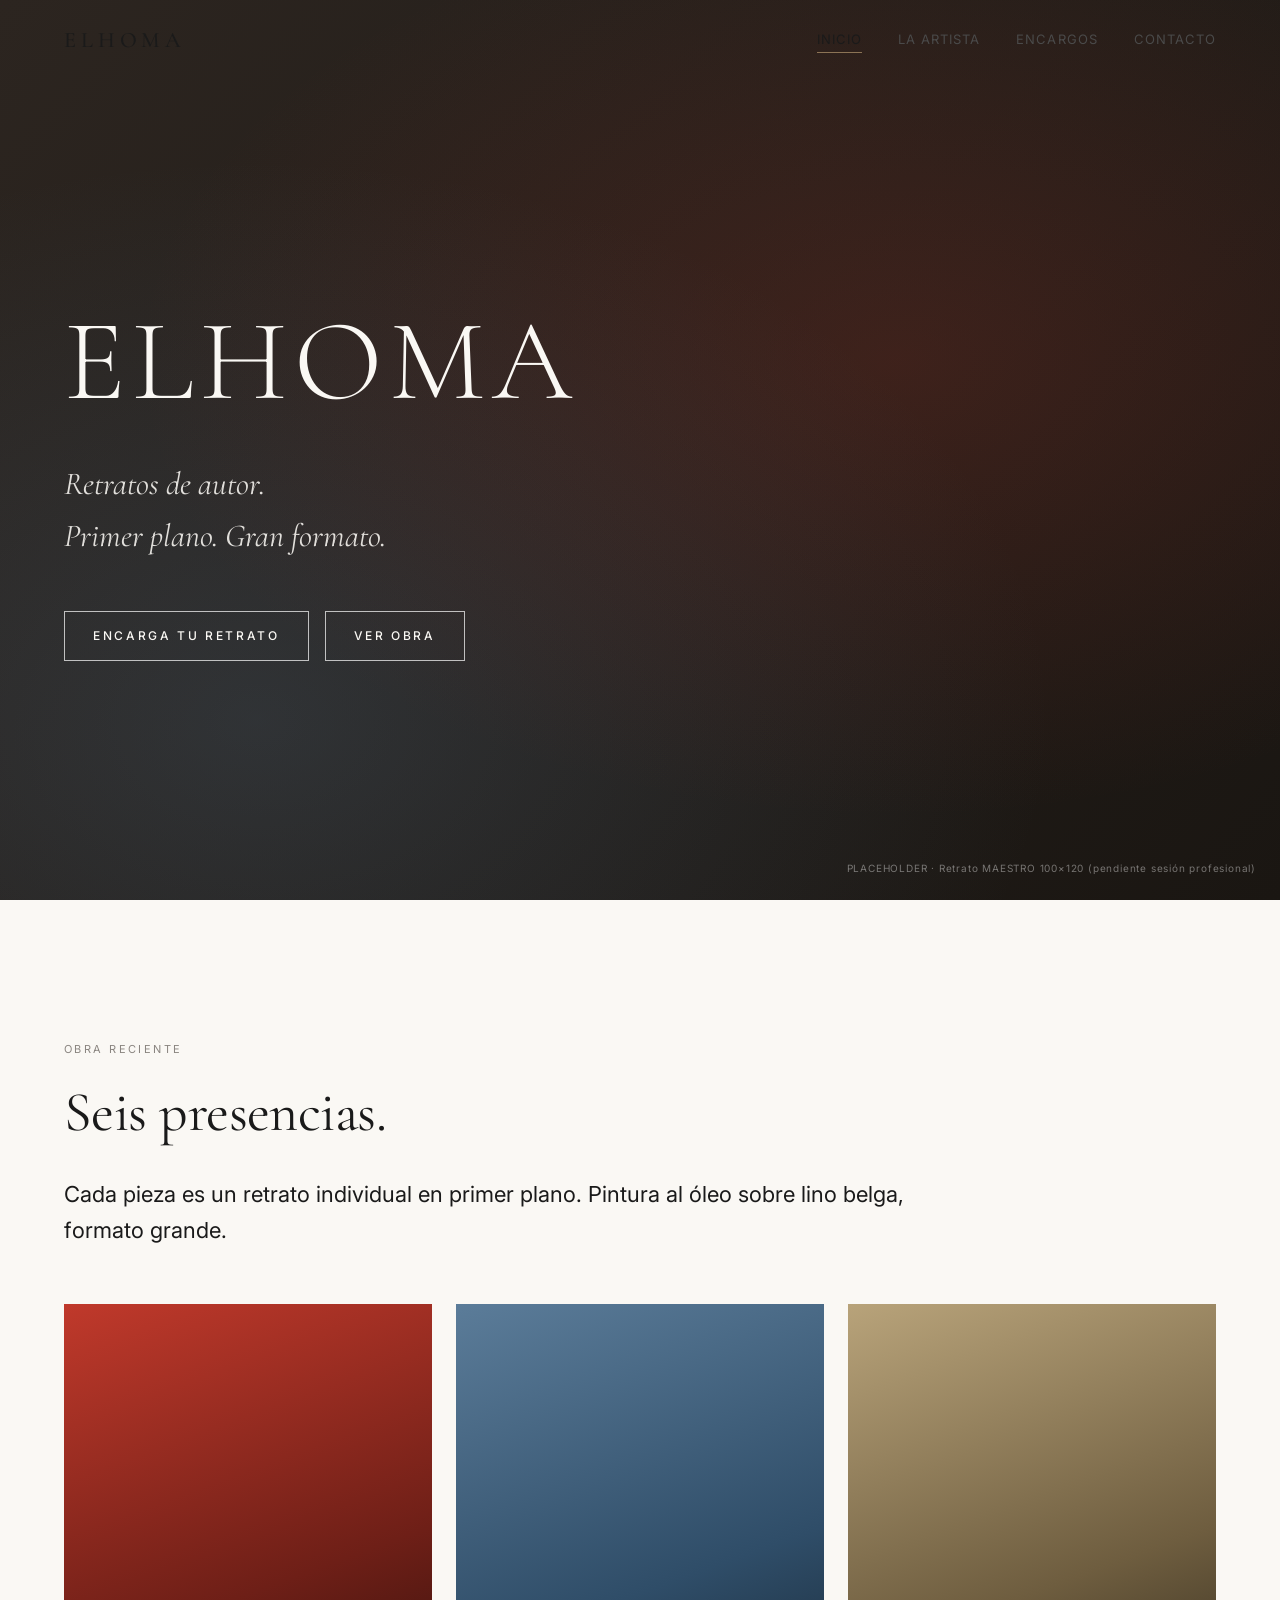
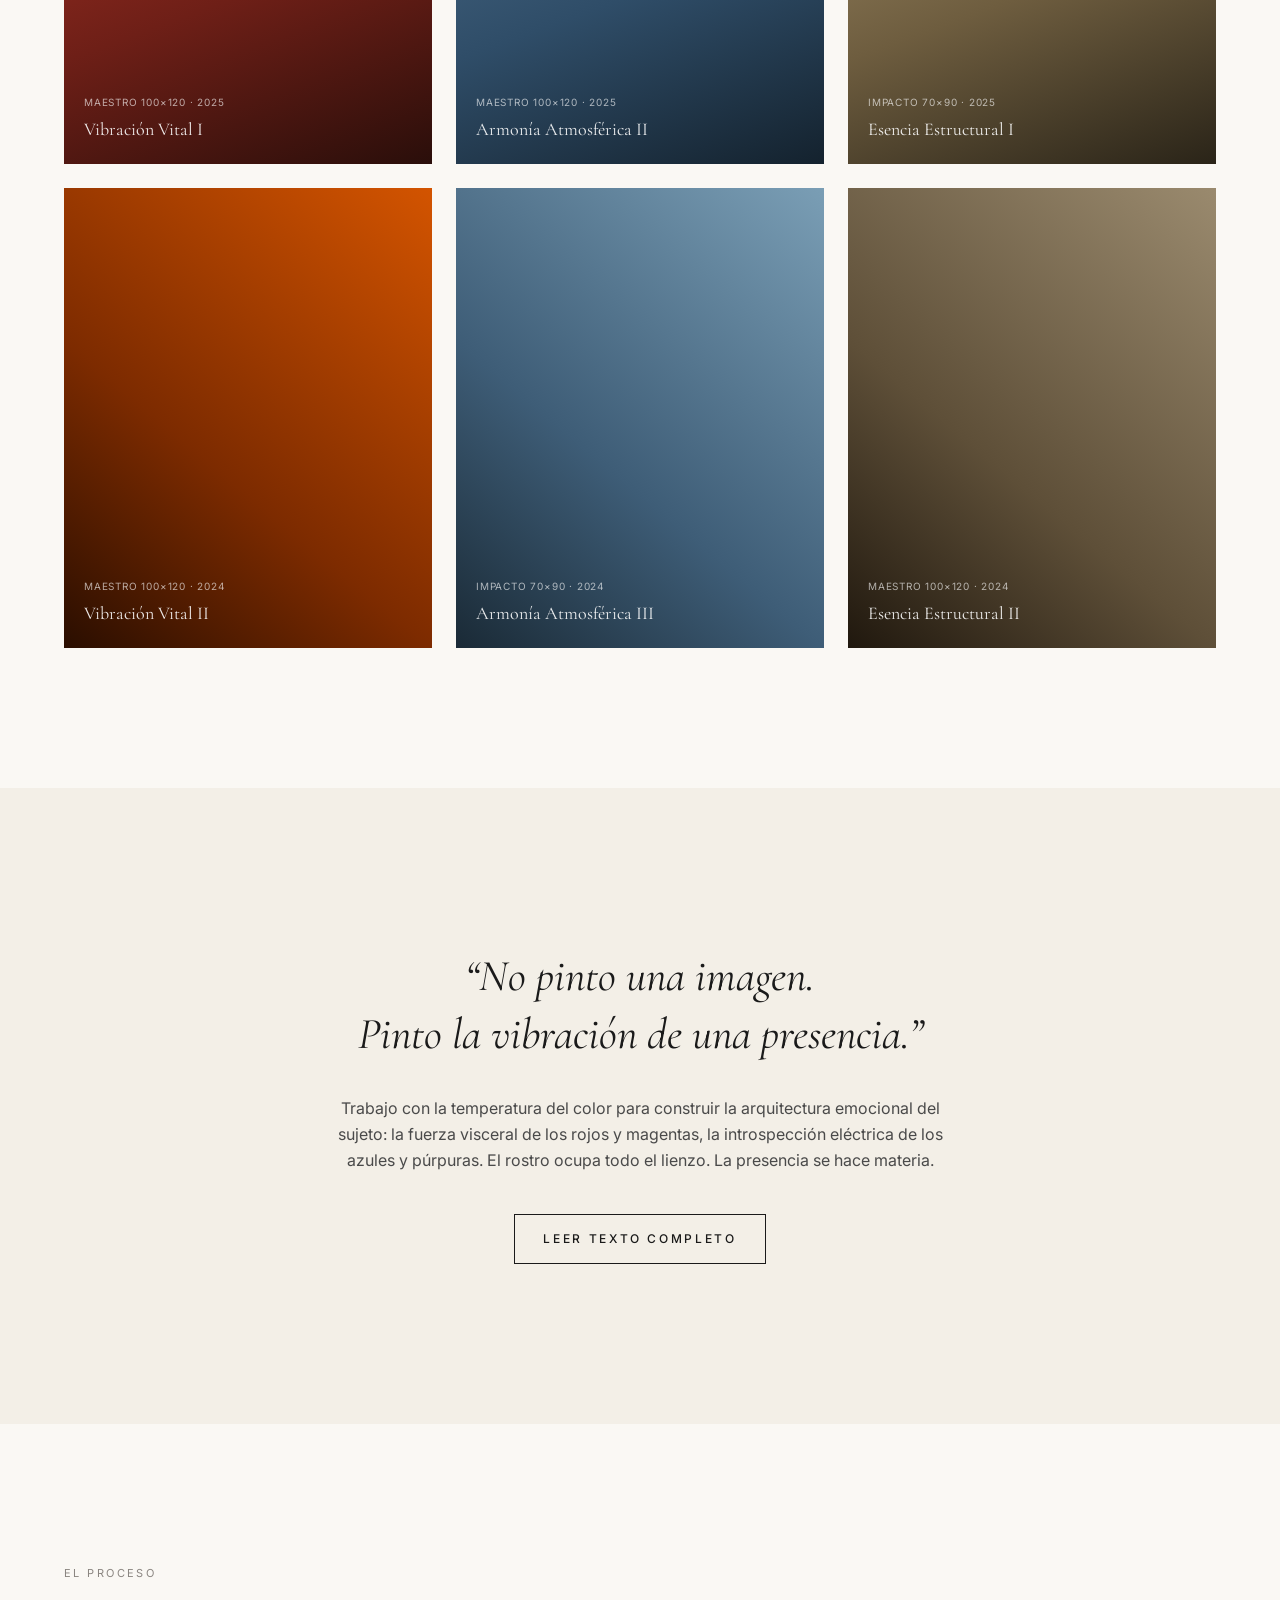
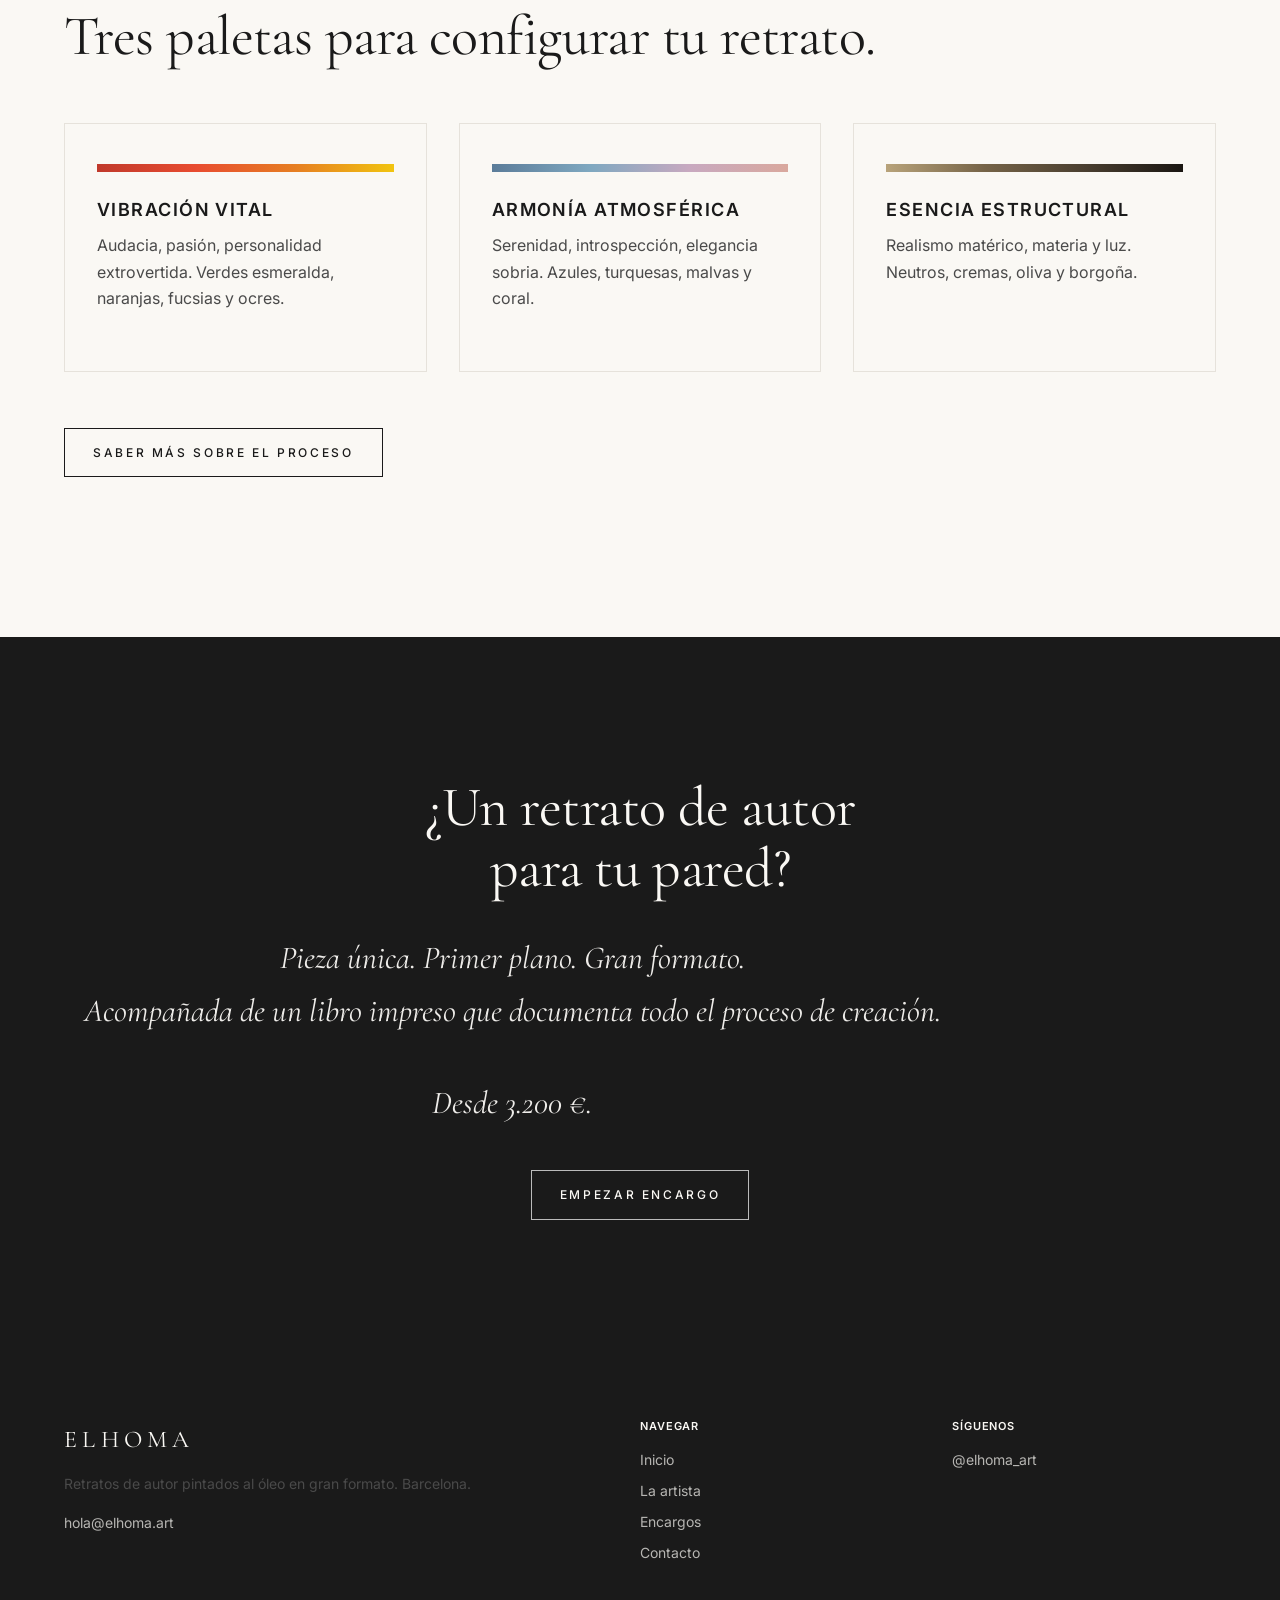
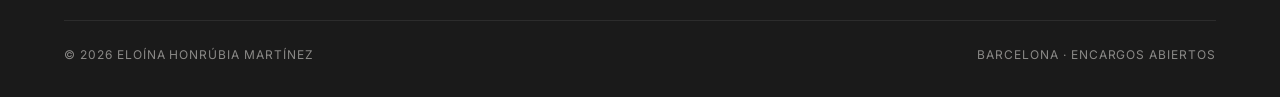
==== index.html @ 056c1c57 "v1: sitio estatico ELHOMA - 4 paginas + 404 + gracias" ====
<!DOCTYPE html>
<html lang="es">
<head>
<meta charset="UTF-8" />
<meta name="viewport" content="width=device-width, initial-scale=1" />
<title>ELHOMA · Retratos de autor en gran formato</title>
<meta name="description" content="Retratos pintados al óleo en gran formato, primer plano. Pieza única firmada acompañada de libro de proceso en caja elegante. Desde 3.200 €." />
<meta name="theme-color" content="#faf8f4" />
<link rel="preconnect" href="https://fonts.googleapis.com" />
<link rel="preconnect" href="https://fonts.gstatic.com" crossorigin />
<link href="https://fonts.googleapis.com/css2?family=Cormorant+Garamond:ital,wght@0,300;0,400;0,500;1,400&family=Inter:wght@300;400;500;600&display=swap" rel="stylesheet" />
<link rel="stylesheet" href="assets/style.css" />
</head>
<body>

<nav class="nav">
  <a href="index.html" class="nav-brand">ELHOMA</a>
  <button class="nav-toggle" aria-label="Menú" aria-expanded="false">☰</button>
  <ul class="nav-links">
    <li><a href="index.html" aria-current="page">Inicio</a></li>
    <li><a href="artista.html">La artista</a></li>
    <li><a href="encargos.html">Encargos</a></li>
    <li><a href="contacto.html">Contacto</a></li>
  </ul>
</nav>

<main>

<section class="hero">
  <div class="hero-bg"></div>
  <div class="hero-content">
    <h1>ELHOMA</h1>
    <p class="hero-tagline">Retratos de autor.<br />Primer plano. Gran formato.</p>
    <div class="hero-cta">
      <a href="contacto.html" class="btn btn-light">Encarga tu retrato</a>
      <a href="#galeria" class="btn btn-light">Ver obra</a>
    </div>
  </div>
</section>

<section id="galeria">
  <div class="container">
    <p class="eyebrow">Obra reciente</p>
    <h2>Seis presencias.</h2>
    <p class="lead">Cada pieza es un retrato individual en primer plano. Pintura al óleo sobre lino belga, formato grande.</p>

    <div class="gallery">
      <div class="gallery-item"><div class="ph ph-vital"><div class="ph-meta">Maestro 100×120 · 2025</div><div class="ph-title">Vibración Vital I</div></div></div>
      <div class="gallery-item"><div class="ph ph-atmos"><div class="ph-meta">Maestro 100×120 · 2025</div><div class="ph-title">Armonía Atmosférica II</div></div></div>
      <div class="gallery-item"><div class="ph ph-estruct"><div class="ph-meta">Impacto 70×90 · 2025</div><div class="ph-title">Esencia Estructural I</div></div></div>
      <div class="gallery-item"><div class="ph ph-vital-2"><div class="ph-meta">Maestro 100×120 · 2024</div><div class="ph-title">Vibración Vital II</div></div></div>
      <div class="gallery-item"><div class="ph ph-atmos-2"><div class="ph-meta">Impacto 70×90 · 2024</div><div class="ph-title">Armonía Atmosférica III</div></div></div>
      <div class="gallery-item"><div class="ph ph-estruct-2"><div class="ph-meta">Maestro 100×120 · 2024</div><div class="ph-title">Esencia Estructural II</div></div></div>
    </div>
  </div>
</section>

<section class="manifesto">
  <div class="container">
    <blockquote>
      “No pinto una imagen.<br />Pinto la vibración de una presencia.”
    </blockquote>
    <p>Trabajo con la temperatura del color para construir la arquitectura emocional del sujeto: la fuerza visceral de los rojos y magentas, la introspección eléctrica de los azules y púrpuras. El rostro ocupa todo el lienzo. La presencia se hace materia.</p>
    <p style="margin-top: 40px;"><a href="artista.html" class="btn">Leer texto completo</a></p>
  </div>
</section>

<section>
  <div class="container">
    <p class="eyebrow">El proceso</p>
    <h2>Tres paletas para configurar tu retrato.</h2>
    <div class="palettes">
      <div class="palette">
        <div class="palette-swatch vital"></div>
        <h4>Vibración Vital</h4>
        <p>Audacia, pasión, personalidad extrovertida. Verdes esmeralda, naranjas, fucsias y ocres.</p>
      </div>
      <div class="palette">
        <div class="palette-swatch atmos"></div>
        <h4>Armonía Atmosférica</h4>
        <p>Serenidad, introspección, elegancia sobria. Azules, turquesas, malvas y coral.</p>
      </div>
      <div class="palette">
        <div class="palette-swatch estruct"></div>
        <h4>Esencia Estructural</h4>
        <p>Realismo matérico, materia y luz. Neutros, cremas, oliva y borgoña.</p>
      </div>
    </div>
    <p style="margin-top: 56px;"><a href="encargos.html" class="btn">Saber más sobre el proceso</a></p>
  </div>
</section>

<section class="cta-final">
  <div class="container">
    <h2>¿Un retrato de autor<br />para tu pared?</h2>
    <p class="price">Pieza única. Primer plano. Gran formato.<br />Acompañada de un libro impreso que documenta todo el proceso de creación.</p>
    <p class="price">Desde 3.200&nbsp;€.</p>
    <a href="contacto.html" class="btn btn-light">Empezar encargo</a>
  </div>
</section>

</main>

<footer class="footer">
  <div class="footer-grid">
    <div>
      <div class="footer-brand">ELHOMA</div>
      <p>Retratos de autor pintados al óleo en gran formato. Barcelona.</p>
      <p style="margin-top: 16px;"><a href="mailto:hola@elhoma.art">hola@elhoma.art</a></p>
    </div>
    <div>
      <h4>Navegar</h4>
      <ul>
        <li><a href="index.html">Inicio</a></li>
        <li><a href="artista.html">La artista</a></li>
        <li><a href="encargos.html">Encargos</a></li>
        <li><a href="contacto.html">Contacto</a></li>
      </ul>
    </div>
    <div>
      <h4>Síguenos</h4>
      <ul>
        <li><a href="https://www.instagram.com/elhoma_art/" target="_blank" rel="noopener">@elhoma_art</a></li>
      </ul>
    </div>
  </div>
  <div class="footer-bottom">
    <span>© 2026 Eloína Honrúbia Martínez</span>
    <span>Barcelona · Encargos abiertos</span>
  </div>
</footer>

<script src="assets/script.js"></script>
</body>
</html>
---- assets/style.css ----
/* ELHOMA · Sistema visual */

:root {
  --bg: #faf8f4;
  --bg-alt: #f3efe7;
  --ink: #1a1a1a;
  --ink-soft: #4a4a4a;
  --ink-mute: #8a8580;
  --line: #e6e2db;
  --accent: #8b7355;
  --vital: #c0392b;
  --atmos: #5b7c99;
  --estruct: #8a7a5c;
  --max: 1240px;
  --pad-x: clamp(20px, 5vw, 64px);
  --serif: "Cormorant Garamond", "Times New Roman", serif;
  --sans: "Inter", -apple-system, BlinkMacSystemFont, "Segoe UI", sans-serif;
  --tracking-wide: 0.22em;
  --tracking-mid: 0.08em;
}

* { box-sizing: border-box; margin: 0; padding: 0; }

html { scroll-behavior: smooth; }

body {
  font-family: var(--sans);
  font-size: 16px;
  line-height: 1.65;
  color: var(--ink);
  background: var(--bg);
  -webkit-font-smoothing: antialiased;
  text-rendering: optimizeLegibility;
}

img, video { max-width: 100%; display: block; }

a { color: inherit; text-decoration: none; }

/* ---------- Nav ---------- */

.nav {
  position: fixed;
  top: 0; left: 0; right: 0;
  z-index: 100;
  padding: 22px var(--pad-x);
  display: flex;
  justify-content: space-between;
  align-items: center;
  background: rgba(250, 248, 244, 0);
  transition: background .3s ease, padding .3s ease, border-color .3s ease;
  border-bottom: 1px solid transparent;
}
.nav.is-scrolled {
  background: rgba(250, 248, 244, 0.94);
  backdrop-filter: blur(8px);
  -webkit-backdrop-filter: blur(8px);
  padding: 14px var(--pad-x);
  border-bottom-color: var(--line);
}
.nav-brand {
  font-family: var(--serif);
  font-size: 22px;
  font-weight: 500;
  letter-spacing: var(--tracking-wide);
}
.nav-links {
  display: flex;
  gap: 36px;
  list-style: none;
  font-size: 13px;
  letter-spacing: var(--tracking-mid);
  text-transform: uppercase;
}
.nav-links a {
  position: relative;
  padding: 4px 0;
  color: var(--ink-soft);
  transition: color .2s;
}
.nav-links a:hover, .nav-links a[aria-current="page"] {
  color: var(--ink);
}
.nav-links a[aria-current="page"]::after {
  content: "";
  position: absolute;
  left: 0; right: 0; bottom: -2px;
  height: 1px;
  background: var(--accent);
}

.nav-toggle {
  display: none;
  background: none;
  border: none;
  font: inherit;
  cursor: pointer;
  font-size: 22px;
  color: var(--ink);
}

@media (max-width: 720px) {
  .nav-links {
    position: fixed;
    inset: 0;
    background: var(--bg);
    flex-direction: column;
    justify-content: center;
    align-items: center;
    gap: 32px;
    font-size: 18px;
    transform: translateY(-100%);
    transition: transform .3s ease;
  }
  .nav-links.is-open { transform: translateY(0); }
  .nav-toggle { display: block; z-index: 101; }
}

/* ---------- Layout ---------- */

main { padding-top: 0; }

section {
  padding: clamp(80px, 12vw, 140px) var(--pad-x);
}
section.tight { padding-block: clamp(60px, 8vw, 100px); }

.container { max-width: var(--max); margin: 0 auto; }

.eyebrow {
  font-size: 11px;
  letter-spacing: var(--tracking-wide);
  text-transform: uppercase;
  color: var(--ink-mute);
  margin-bottom: 24px;
}

h1, h2, h3, h4 {
  font-family: var(--serif);
  font-weight: 400;
  line-height: 1.1;
  letter-spacing: -0.01em;
  color: var(--ink);
}
h1 { font-size: clamp(40px, 7vw, 88px); }
h2 { font-size: clamp(32px, 5vw, 56px); margin-bottom: 32px; }
h3 { font-size: clamp(22px, 3vw, 30px); margin-bottom: 16px; }
h4 { font-size: 18px; font-family: var(--sans); font-weight: 600; letter-spacing: var(--tracking-mid); text-transform: uppercase; margin-bottom: 12px; }

p { margin-bottom: 1.2em; color: var(--ink-soft); max-width: 64ch; }
p.lead { font-size: clamp(18px, 2vw, 22px); color: var(--ink); }

/* ---------- Hero ---------- */

.hero {
  min-height: 100vh;
  display: flex;
  align-items: center;
  padding: clamp(120px, 16vw, 180px) var(--pad-x) clamp(80px, 12vw, 120px);
  position: relative;
  overflow: hidden;
}
.hero-bg {
  position: absolute;
  inset: 0;
  z-index: 0;
  background:
    radial-gradient(ellipse at 70% 40%, rgba(192, 57, 43, 0.18), transparent 60%),
    radial-gradient(ellipse at 20% 80%, rgba(91, 124, 153, 0.22), transparent 55%),
    linear-gradient(135deg, #2c2520 0%, #1a1612 100%);
}
.hero-bg::after {
  content: "PLACEHOLDER · Retrato MAESTRO 100×120 (pendiente sesión profesional)";
  position: absolute;
  bottom: 24px;
  right: 24px;
  font-size: 10px;
  letter-spacing: var(--tracking-mid);
  color: rgba(255,255,255,0.4);
}
.hero-content {
  position: relative;
  z-index: 1;
  max-width: 800px;
  color: #faf8f4;
}
.hero h1 {
  color: inherit;
  font-size: clamp(48px, 9vw, 120px);
  letter-spacing: 0.06em;
  font-weight: 300;
  margin-bottom: 32px;
}
.hero-tagline {
  font-family: var(--serif);
  font-size: clamp(22px, 3vw, 32px);
  font-style: italic;
  color: rgba(250, 248, 244, 0.88);
  margin-bottom: 48px;
  max-width: 600px;
}
.hero-cta { display: flex; gap: 16px; flex-wrap: wrap; }

/* ---------- Buttons ---------- */

.btn {
  display: inline-block;
  padding: 14px 28px;
  font-size: 12px;
  letter-spacing: var(--tracking-wide);
  text-transform: uppercase;
  font-weight: 500;
  border: 1px solid var(--ink);
  color: var(--ink);
  background: transparent;
  cursor: pointer;
  transition: all .25s ease;
  font-family: var(--sans);
}
.btn:hover { background: var(--ink); color: var(--bg); }
.btn-light { border-color: rgba(255,255,255,0.7); color: #faf8f4; }
.btn-light:hover { background: #faf8f4; color: var(--ink); }
.btn-solid { background: var(--ink); color: var(--bg); }
.btn-solid:hover { background: var(--accent); border-color: var(--accent); }

/* ---------- Galería ---------- */

.gallery {
  display: grid;
  grid-template-columns: repeat(3, 1fr);
  gap: 24px;
  margin-top: 56px;
}
@media (max-width: 720px) { .gallery { grid-template-columns: 1fr; } }

.gallery-item {
  aspect-ratio: 4 / 5;
  position: relative;
  overflow: hidden;
  cursor: pointer;
  transition: transform .4s ease;
}
.gallery-item:hover { transform: translateY(-4px); }
.gallery-item .ph {
  position: absolute; inset: 0;
  display: flex; flex-direction: column; justify-content: flex-end;
  padding: 20px;
  color: rgba(255,255,255,0.9);
}
.gallery-item .ph-meta {
  font-size: 10px;
  letter-spacing: var(--tracking-mid);
  text-transform: uppercase;
  opacity: 0.7;
}
.gallery-item .ph-title {
  font-family: var(--serif);
  font-size: 18px;
  margin-top: 4px;
}
.ph-vital    { background: linear-gradient(160deg, #c0392b 0%, #6e1f17 60%, #2a0e0a 100%); }
.ph-atmos    { background: linear-gradient(160deg, #5b7c99 0%, #2f4d68 60%, #14222e 100%); }
.ph-estruct  { background: linear-gradient(160deg, #b8a37a 0%, #6e5d3f 60%, #2a2418 100%); }
.ph-vital-2  { background: linear-gradient(220deg, #d35400 0%, #7d2b00 60%, #2a0e00 100%); }
.ph-atmos-2  { background: linear-gradient(220deg, #7a9eb5 0%, #3e5d77 60%, #1a2a36 100%); }
.ph-estruct-2{ background: linear-gradient(220deg, #9a8a6e 0%, #5e4f38 60%, #20180e 100%); }

/* ---------- Manifiesto / texto destacado ---------- */

.manifesto {
  background: var(--bg-alt);
  padding-block: clamp(100px, 14vw, 160px);
}
.manifesto blockquote {
  font-family: var(--serif);
  font-size: clamp(26px, 4vw, 44px);
  line-height: 1.3;
  font-style: italic;
  color: var(--ink);
  max-width: 880px;
  margin: 0 auto;
  text-align: center;
}
.manifesto p {
  text-align: center;
  margin: 32px auto 0;
  font-size: 16px;
}

/* ---------- Paletas ---------- */

.palettes {
  display: grid;
  grid-template-columns: repeat(3, 1fr);
  gap: 32px;
  margin-top: 56px;
}
@media (max-width: 720px) { .palettes { grid-template-columns: 1fr; } }

.palette {
  padding: 40px 32px;
  border: 1px solid var(--line);
  background: var(--bg);
  transition: border-color .3s, transform .3s;
}
.palette:hover { border-color: var(--accent); transform: translateY(-4px); }
.palette-swatch {
  height: 8px;
  margin-bottom: 28px;
}
.palette-swatch.vital    { background: linear-gradient(90deg, #c0392b, #e84c30, #e67e22, #f1c40f); }
.palette-swatch.atmos    { background: linear-gradient(90deg, #5b7c99, #7fa8c0, #c8a9c0, #d9a89d); }
.palette-swatch.estruct  { background: linear-gradient(90deg, #b8a37a, #756347, #4a3f30, #1a1612); }

/* ---------- CTA final ---------- */

.cta-final {
  background: var(--ink);
  color: var(--bg);
  text-align: center;
}
.cta-final h2 { color: inherit; }
.cta-final p { color: rgba(250,248,244,0.75); margin: 0 auto 40px; }
.cta-final .price {
  font-family: var(--serif);
  font-style: italic;
  font-size: clamp(24px, 3vw, 32px);
  color: rgba(250,248,244,0.95);
  margin: 24px 0 40px;
}

/* ---------- Proceso (lista numerada) ---------- */

.process { margin-top: 56px; }
.process-step {
  display: grid;
  grid-template-columns: 80px 1fr;
  gap: 32px;
  padding: 40px 0;
  border-top: 1px solid var(--line);
}
.process-step:last-child { border-bottom: 1px solid var(--line); }
.process-num {
  font-family: var(--serif);
  font-size: 48px;
  color: var(--ink-mute);
  font-weight: 300;
  line-height: 1;
}
.process-body h3 { margin-bottom: 12px; }
@media (max-width: 600px) {
  .process-step { grid-template-columns: 1fr; gap: 12px; }
  .process-num { font-size: 32px; }
}

/* ---------- Formatos ---------- */

.formats {
  display: grid;
  grid-template-columns: repeat(3, 1fr);
  gap: 24px;
  margin-top: 56px;
}
@media (max-width: 900px) { .formats { grid-template-columns: 1fr; } }
.format {
  padding: 40px 32px;
  border: 1px solid var(--line);
  background: var(--bg);
}
.format-name {
  font-family: var(--serif);
  font-size: 32px;
  margin-bottom: 8px;
}
.format-size {
  font-size: 13px;
  letter-spacing: var(--tracking-mid);
  text-transform: uppercase;
  color: var(--ink-mute);
  margin-bottom: 24px;
}
.format-price {
  font-family: var(--serif);
  font-style: italic;
  font-size: 28px;
  color: var(--ink);
  margin-bottom: 24px;
}

/* ---------- Lista textual ---------- */

ul.clean { list-style: none; padding: 0; }
ul.clean li {
  padding: 12px 0;
  border-bottom: 1px solid var(--line);
  color: var(--ink-soft);
}
ul.clean li:last-child { border-bottom: none; }

/* ---------- Formulario ---------- */

.form-wrap {
  max-width: 720px;
  margin: 56px auto 0;
}
.field { margin-bottom: 28px; }
.field label {
  display: block;
  font-size: 12px;
  letter-spacing: var(--tracking-mid);
  text-transform: uppercase;
  color: var(--ink-soft);
  margin-bottom: 8px;
  font-weight: 500;
}
.field input,
.field select,
.field textarea {
  width: 100%;
  padding: 14px 0;
  border: none;
  border-bottom: 1px solid var(--line);
  background: transparent;
  font-family: var(--sans);
  font-size: 16px;
  color: var(--ink);
  transition: border-color .2s;
}
.field input:focus,
.field select:focus,
.field textarea:focus {
  outline: none;
  border-bottom-color: var(--ink);
}
.field textarea { min-height: 140px; resize: vertical; padding-top: 12px; }
.field-row {
  display: grid;
  grid-template-columns: 1fr 1fr;
  gap: 24px;
}
@media (max-width: 600px) { .field-row { grid-template-columns: 1fr; } }

.radio-group {
  display: flex;
  flex-direction: column;
  gap: 12px;
}
.radio-group label {
  display: flex;
  align-items: center;
  gap: 12px;
  text-transform: none;
  letter-spacing: 0;
  font-size: 15px;
  color: var(--ink);
  cursor: pointer;
  padding: 12px 16px;
  border: 1px solid var(--line);
  margin-bottom: 0;
}
.radio-group label:has(input:checked) { border-color: var(--ink); background: var(--bg-alt); }
.radio-group input { width: auto; margin: 0; }

.checkbox {
  display: flex;
  gap: 12px;
  align-items: flex-start;
  font-size: 14px;
  color: var(--ink-soft);
  cursor: pointer;
}
.checkbox input { margin-top: 4px; }

.form-help {
  font-size: 13px;
  color: var(--ink-mute);
  margin-top: 8px;
}

.form-note {
  margin-top: 48px;
  padding-top: 32px;
  border-top: 1px solid var(--line);
  font-size: 14px;
  color: var(--ink-soft);
}

/* ---------- Sobre la artista ---------- */

.artist-hero {
  display: grid;
  grid-template-columns: 1fr 1fr;
  gap: 80px;
  align-items: center;
  padding-top: clamp(120px, 16vw, 180px);
}
@media (max-width: 800px) { .artist-hero { grid-template-columns: 1fr; gap: 48px; } }

.artist-portrait {
  aspect-ratio: 4 / 5;
  background:
    radial-gradient(ellipse at 40% 30%, rgba(192, 57, 43, 0.3), transparent 60%),
    linear-gradient(135deg, #3a2e26 0%, #1a1612 100%);
  position: relative;
}
.artist-portrait::after {
  content: "PLACEHOLDER · Foto profesional en estudio";
  position: absolute;
  bottom: 20px;
  left: 20px;
  font-size: 10px;
  letter-spacing: var(--tracking-mid);
  color: rgba(255,255,255,0.4);
}
.artist-name {
  font-family: var(--serif);
  font-size: clamp(32px, 5vw, 48px);
  margin-bottom: 8px;
  font-weight: 400;
}
.artist-handle {
  font-size: 14px;
  letter-spacing: var(--tracking-wide);
  text-transform: uppercase;
  color: var(--accent);
  margin-bottom: 32px;
}

/* ---------- Footer ---------- */

.footer {
  background: var(--ink);
  color: rgba(250,248,244,0.7);
  padding: 60px var(--pad-x) 32px;
  font-size: 14px;
}
.footer-grid {
  max-width: var(--max);
  margin: 0 auto;
  display: grid;
  grid-template-columns: 2fr 1fr 1fr;
  gap: 48px;
}
@media (max-width: 720px) { .footer-grid { grid-template-columns: 1fr; gap: 32px; } }
.footer h4 { color: #faf8f4; font-size: 11px; margin-bottom: 16px; }
.footer a { color: rgba(250,248,244,0.7); }
.footer a:hover { color: #faf8f4; }
.footer-brand {
  font-family: var(--serif);
  font-size: 24px;
  letter-spacing: var(--tracking-wide);
  color: #faf8f4;
  margin-bottom: 12px;
}
.footer ul { list-style: none; }
.footer li { margin-bottom: 8px; }
.footer-bottom {
  max-width: var(--max);
  margin: 48px auto 0;
  padding-top: 24px;
  border-top: 1px solid rgba(255,255,255,0.08);
  display: flex;
  justify-content: space-between;
  font-size: 12px;
  letter-spacing: var(--tracking-mid);
  text-transform: uppercase;
  color: rgba(250,248,244,0.5);
}
@media (max-width: 600px) { .footer-bottom { flex-direction: column; gap: 12px; } }

/* ---------- Gracias ---------- */

.thanks {
  min-height: 80vh;
  display: flex;
  align-items: center;
  justify-content: center;
  text-align: center;
}
.thanks h1 { margin-bottom: 32px; }
.thanks p { margin-left: auto; margin-right: auto; }
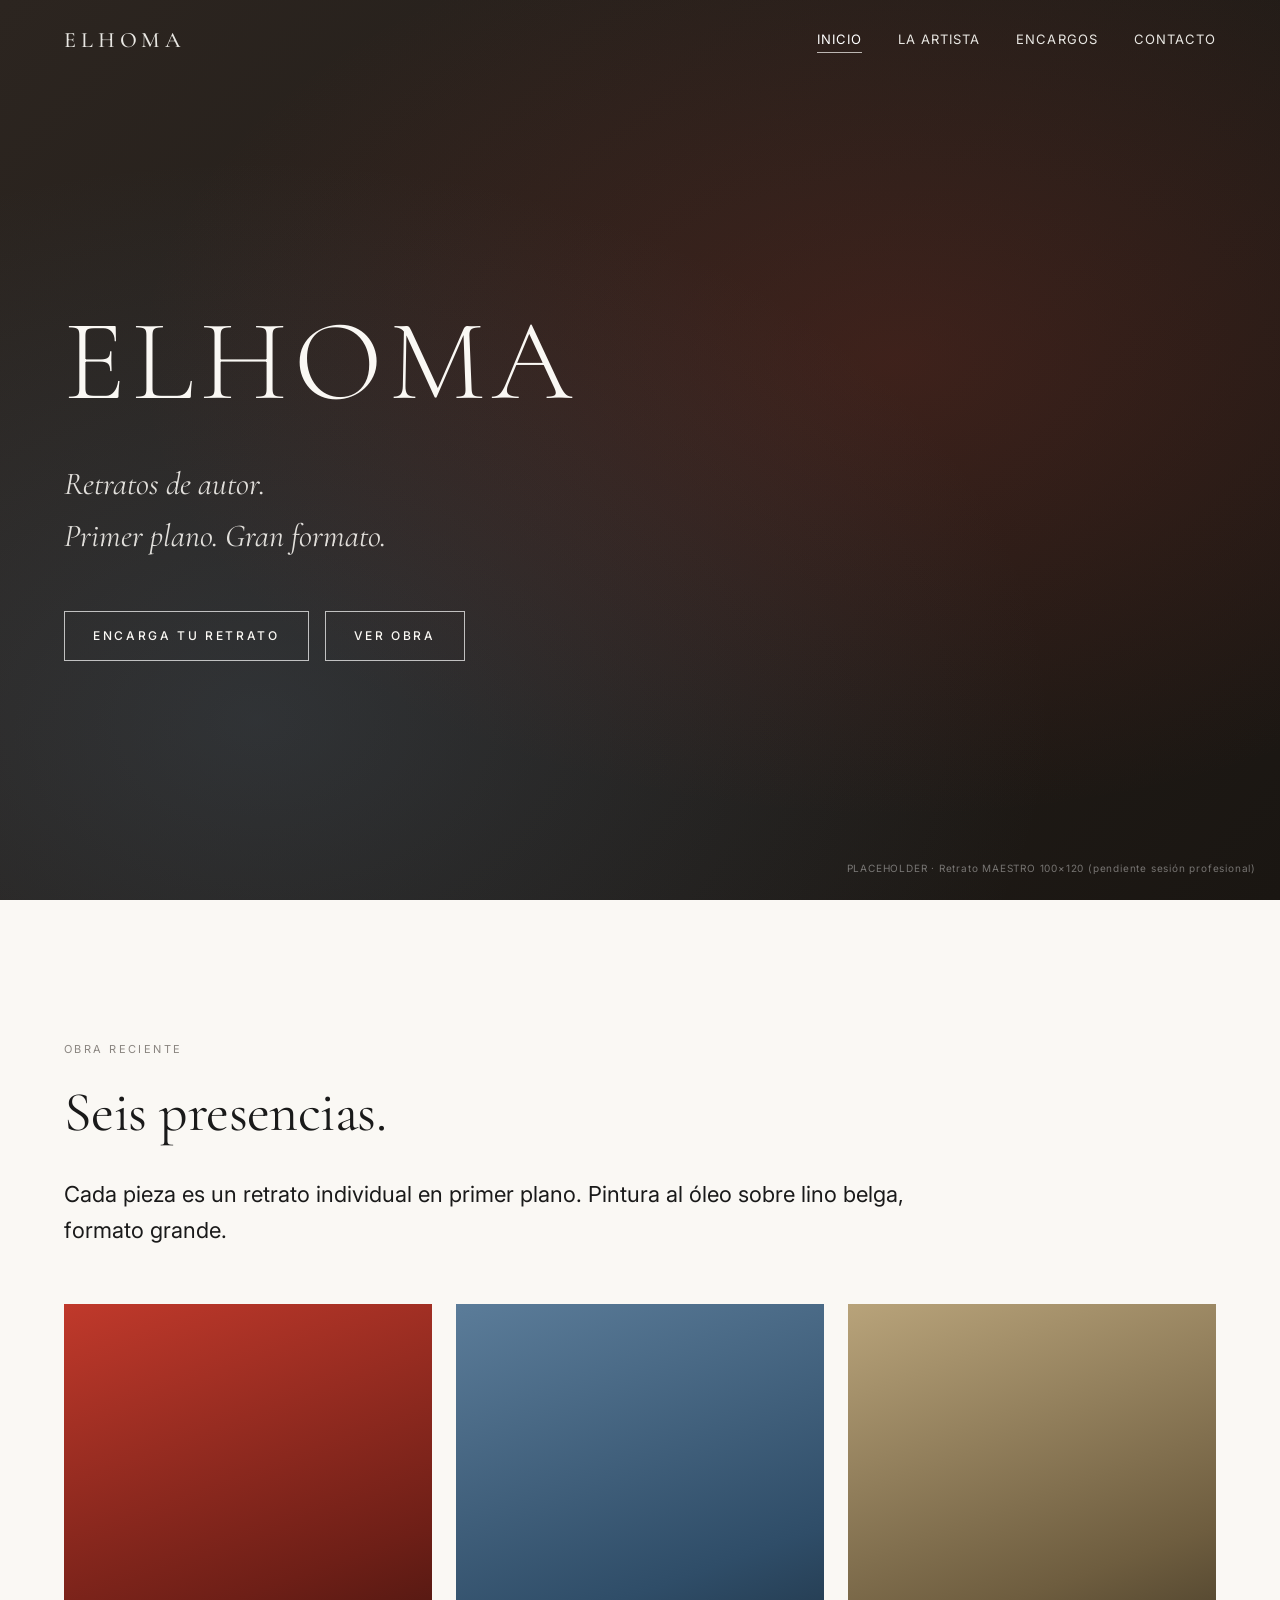
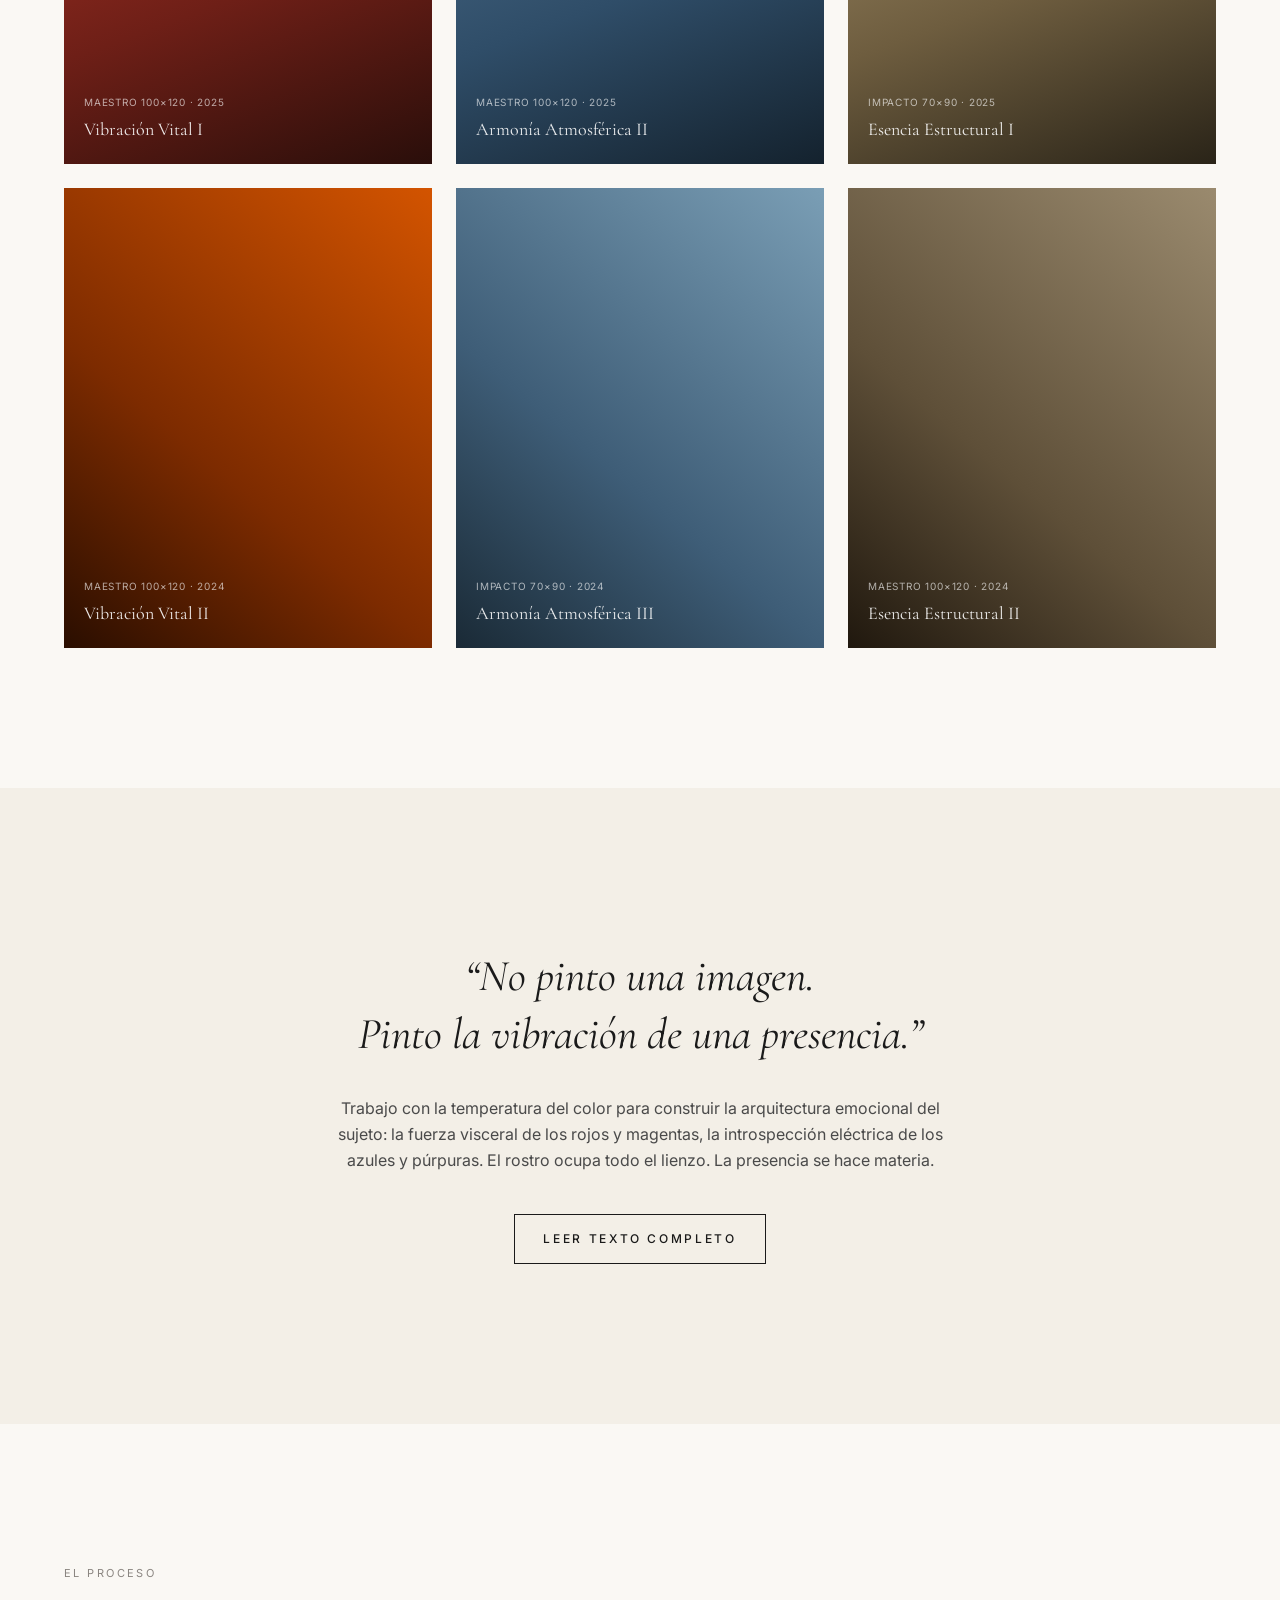
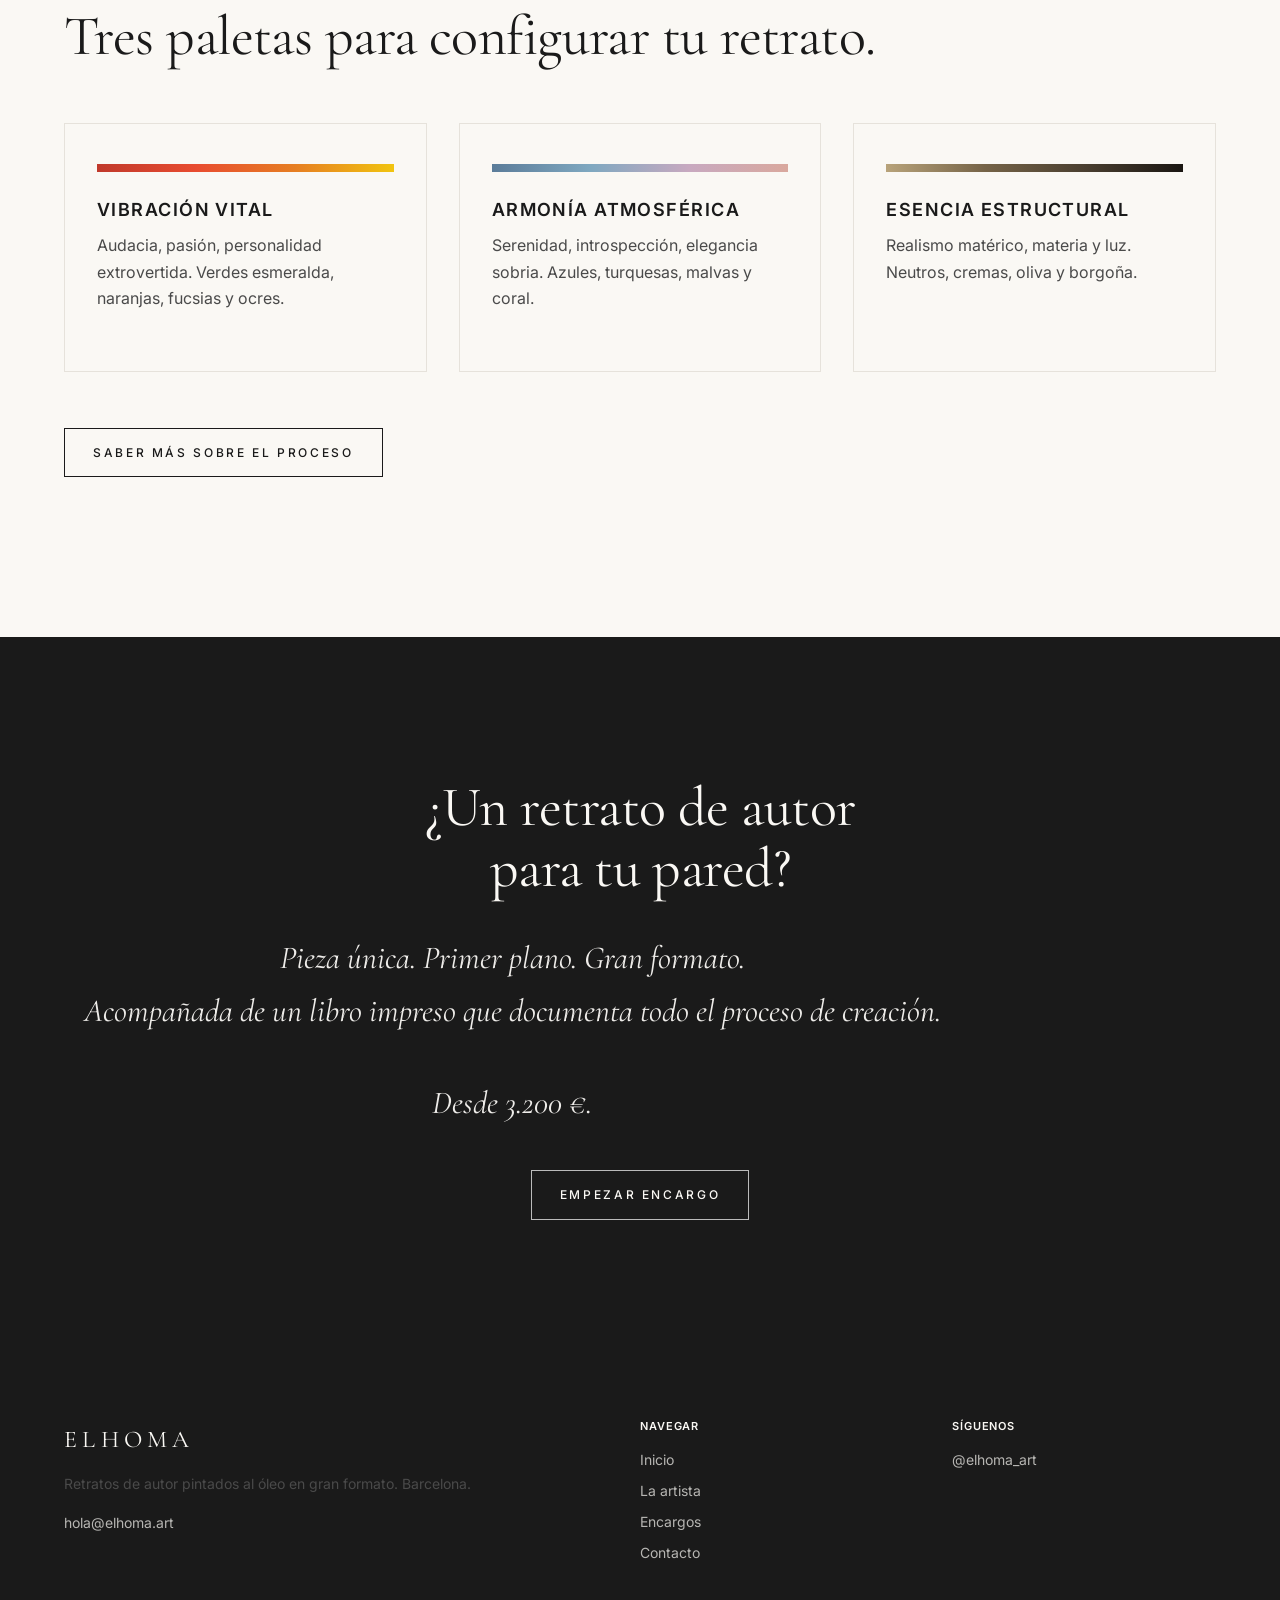
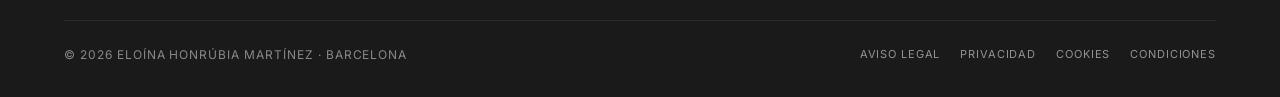
==== commit 189c1d17: "Anade paginas legales (aviso, privacidad, cookies, condiciones) y arregla header invisible sobre her" ====
--- a/index.html
+++ b/index.html
@@ -11,7 +11,7 @@
 <link href="https://fonts.googleapis.com/css2?family=Cormorant+Garamond:ital,wght@0,300;0,400;0,500;1,400&family=Inter:wght@300;400;500;600&display=swap" rel="stylesheet" />
 <link rel="stylesheet" href="assets/style.css" />
 </head>
-<body>
+<body class="has-dark-hero">
 
 <nav class="nav">
   <a href="index.html" class="nav-brand">ELHOMA</a>
@@ -125,8 +125,13 @@
     </div>
   </div>
   <div class="footer-bottom">
-    <span>© 2026 Eloína Honrúbia Martínez</span>
-    <span>Barcelona · Encargos abiertos</span>
+    <span>© 2026 Eloína Honrúbia Martínez · Barcelona</span>
+    <div class="footer-legal">
+      <a href="aviso-legal.html">Aviso legal</a>
+      <a href="privacidad.html">Privacidad</a>
+      <a href="cookies.html">Cookies</a>
+      <a href="condiciones.html">Condiciones</a>
+    </div>
   </div>
 </footer>
 
--- a/assets/style.css
+++ b/assets/style.css
@@ -58,6 +58,20 @@
   padding: 14px var(--pad-x);
   border-bottom-color: var(--line);
 }
+
+/* Cuando el nav está sobre un hero oscuro (sin scroll), texto claro */
+body.has-dark-hero .nav:not(.is-scrolled) .nav-brand,
+body.has-dark-hero .nav:not(.is-scrolled) .nav-links a {
+  color: rgba(250, 248, 244, 0.92);
+}
+body.has-dark-hero .nav:not(.is-scrolled) .nav-links a:hover,
+body.has-dark-hero .nav:not(.is-scrolled) .nav-links a[aria-current="page"] {
+  color: #fff;
+}
+body.has-dark-hero .nav:not(.is-scrolled) .nav-links a[aria-current="page"]::after {
+  background: rgba(250, 248, 244, 0.7);
+}
+body.has-dark-hero .nav:not(.is-scrolled) .nav-toggle { color: #faf8f4; }
 .nav-brand {
   font-family: var(--serif);
   font-size: 22px;
@@ -579,3 +593,87 @@
 }
 .thanks h1 { margin-bottom: 32px; }
 .thanks p { margin-left: auto; margin-right: auto; }
+
+/* ---------- Páginas legales ---------- */
+
+.legal {
+  padding-top: clamp(140px, 18vw, 200px);
+  padding-bottom: clamp(80px, 12vw, 120px);
+}
+.legal .container { max-width: 800px; }
+.legal h1 {
+  font-size: clamp(36px, 5vw, 56px);
+  margin-bottom: 16px;
+}
+.legal .updated {
+  font-size: 13px;
+  letter-spacing: var(--tracking-mid);
+  text-transform: uppercase;
+  color: var(--ink-mute);
+  margin-bottom: 48px;
+  padding-bottom: 24px;
+  border-bottom: 1px solid var(--line);
+}
+.legal h2 {
+  font-size: clamp(22px, 3vw, 30px);
+  margin-top: 56px;
+  margin-bottom: 20px;
+}
+.legal h3 {
+  font-family: var(--sans);
+  font-size: 15px;
+  font-weight: 600;
+  letter-spacing: var(--tracking-mid);
+  text-transform: uppercase;
+  margin-top: 32px;
+  margin-bottom: 12px;
+  color: var(--ink);
+}
+.legal p, .legal li {
+  font-size: 15px;
+  line-height: 1.75;
+  color: var(--ink-soft);
+  max-width: none;
+}
+.legal ul, .legal ol { padding-left: 24px; margin-bottom: 1.2em; }
+.legal li { margin-bottom: 8px; }
+.legal a { color: var(--ink); text-decoration: underline; text-underline-offset: 3px; }
+.legal a:hover { color: var(--accent); }
+
+/* Placeholder visible para que NO se publique sin rellenar */
+.legal mark.ph,
+mark.ph {
+  background: #ffd84d;
+  color: #1a1a1a;
+  padding: 2px 8px;
+  font-weight: 600;
+  font-family: var(--sans);
+  font-size: 0.92em;
+  letter-spacing: 0.02em;
+  border-radius: 2px;
+  outline: 1px solid #b8860b;
+  outline-offset: 1px;
+}
+mark.ph::before { content: "❗ "; opacity: 0.7; }
+
+.legal .warning {
+  background: #fff4d6;
+  border-left: 4px solid #d4a017;
+  padding: 20px 24px;
+  margin: 32px 0;
+  font-size: 14px;
+  color: #4a3a0a;
+}
+.legal .warning strong { color: #2a2a0a; }
+
+/* Footer legal mini-links */
+.footer-legal {
+  display: flex;
+  gap: 20px;
+  flex-wrap: wrap;
+  font-size: 11px;
+  letter-spacing: var(--tracking-mid);
+  text-transform: uppercase;
+}
+.footer-legal a { color: rgba(250,248,244,0.55); }
+.footer-legal a:hover { color: rgba(250,248,244,0.95); }
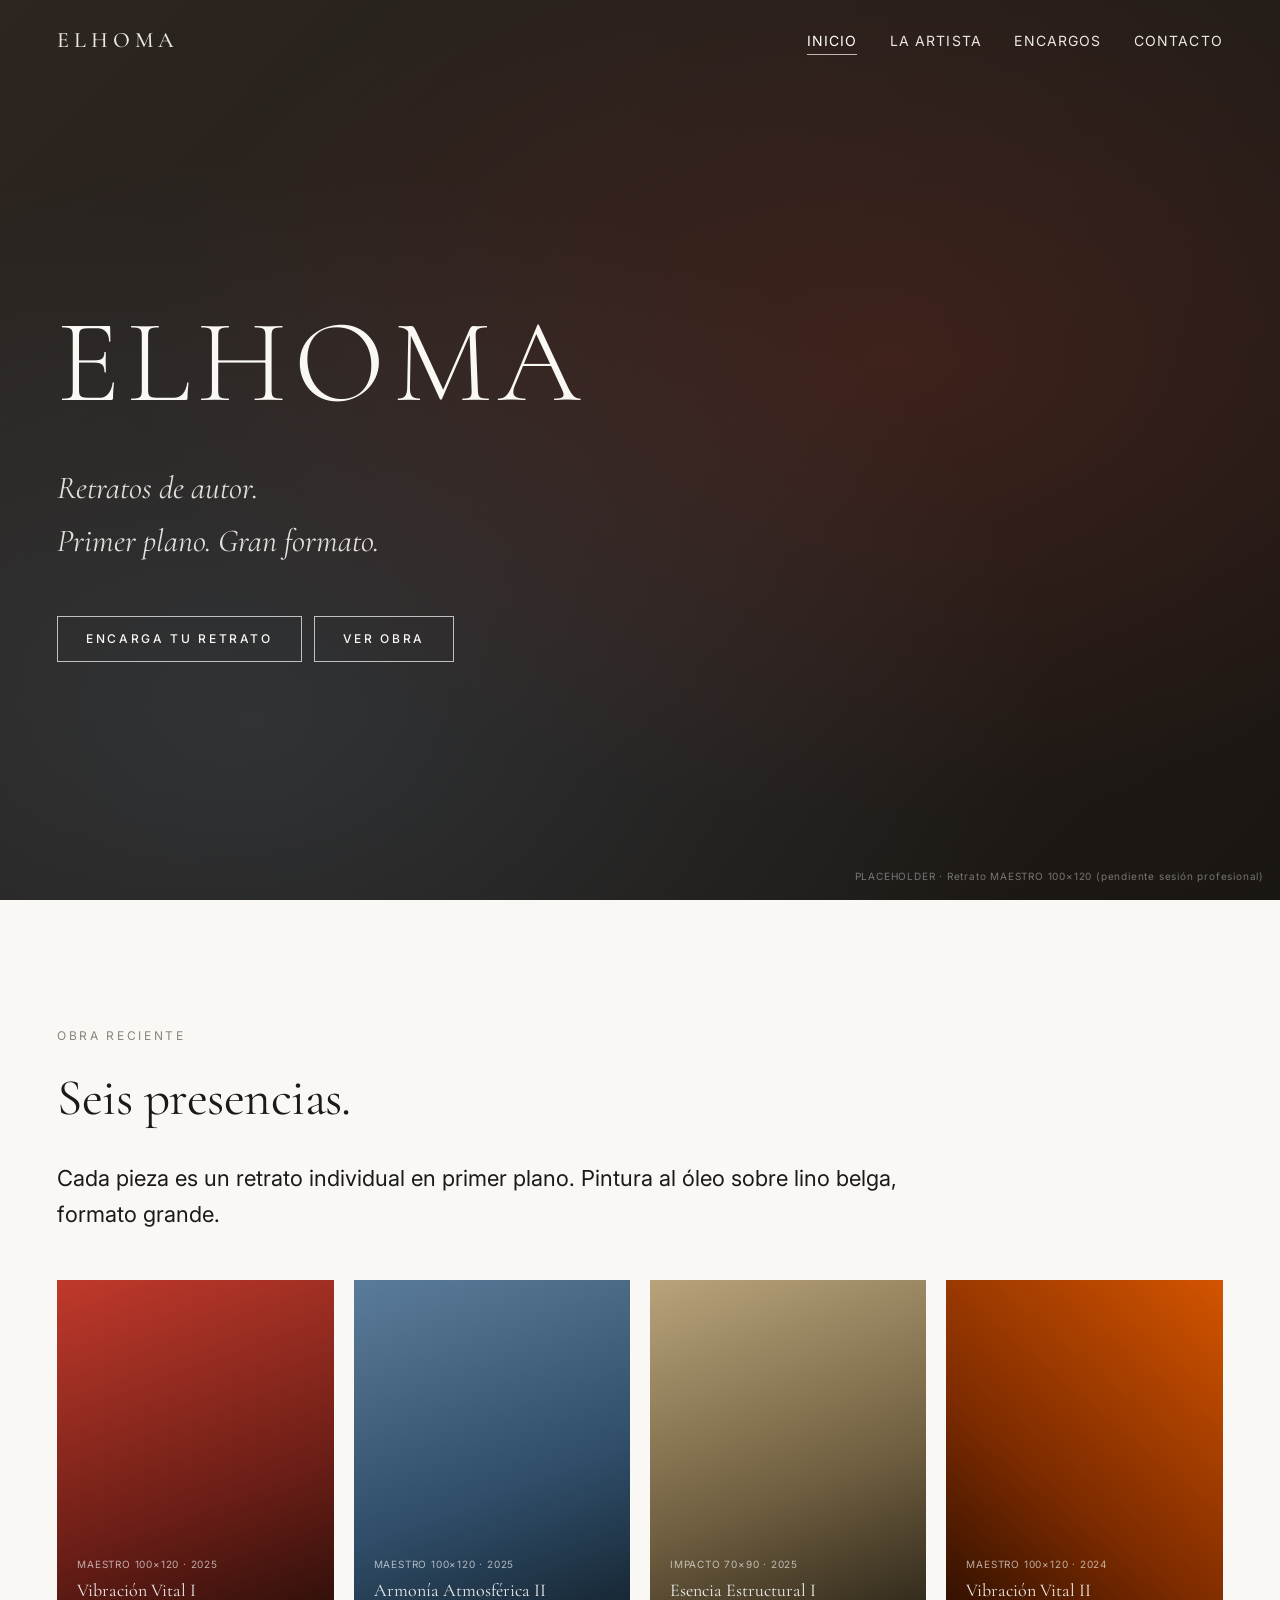
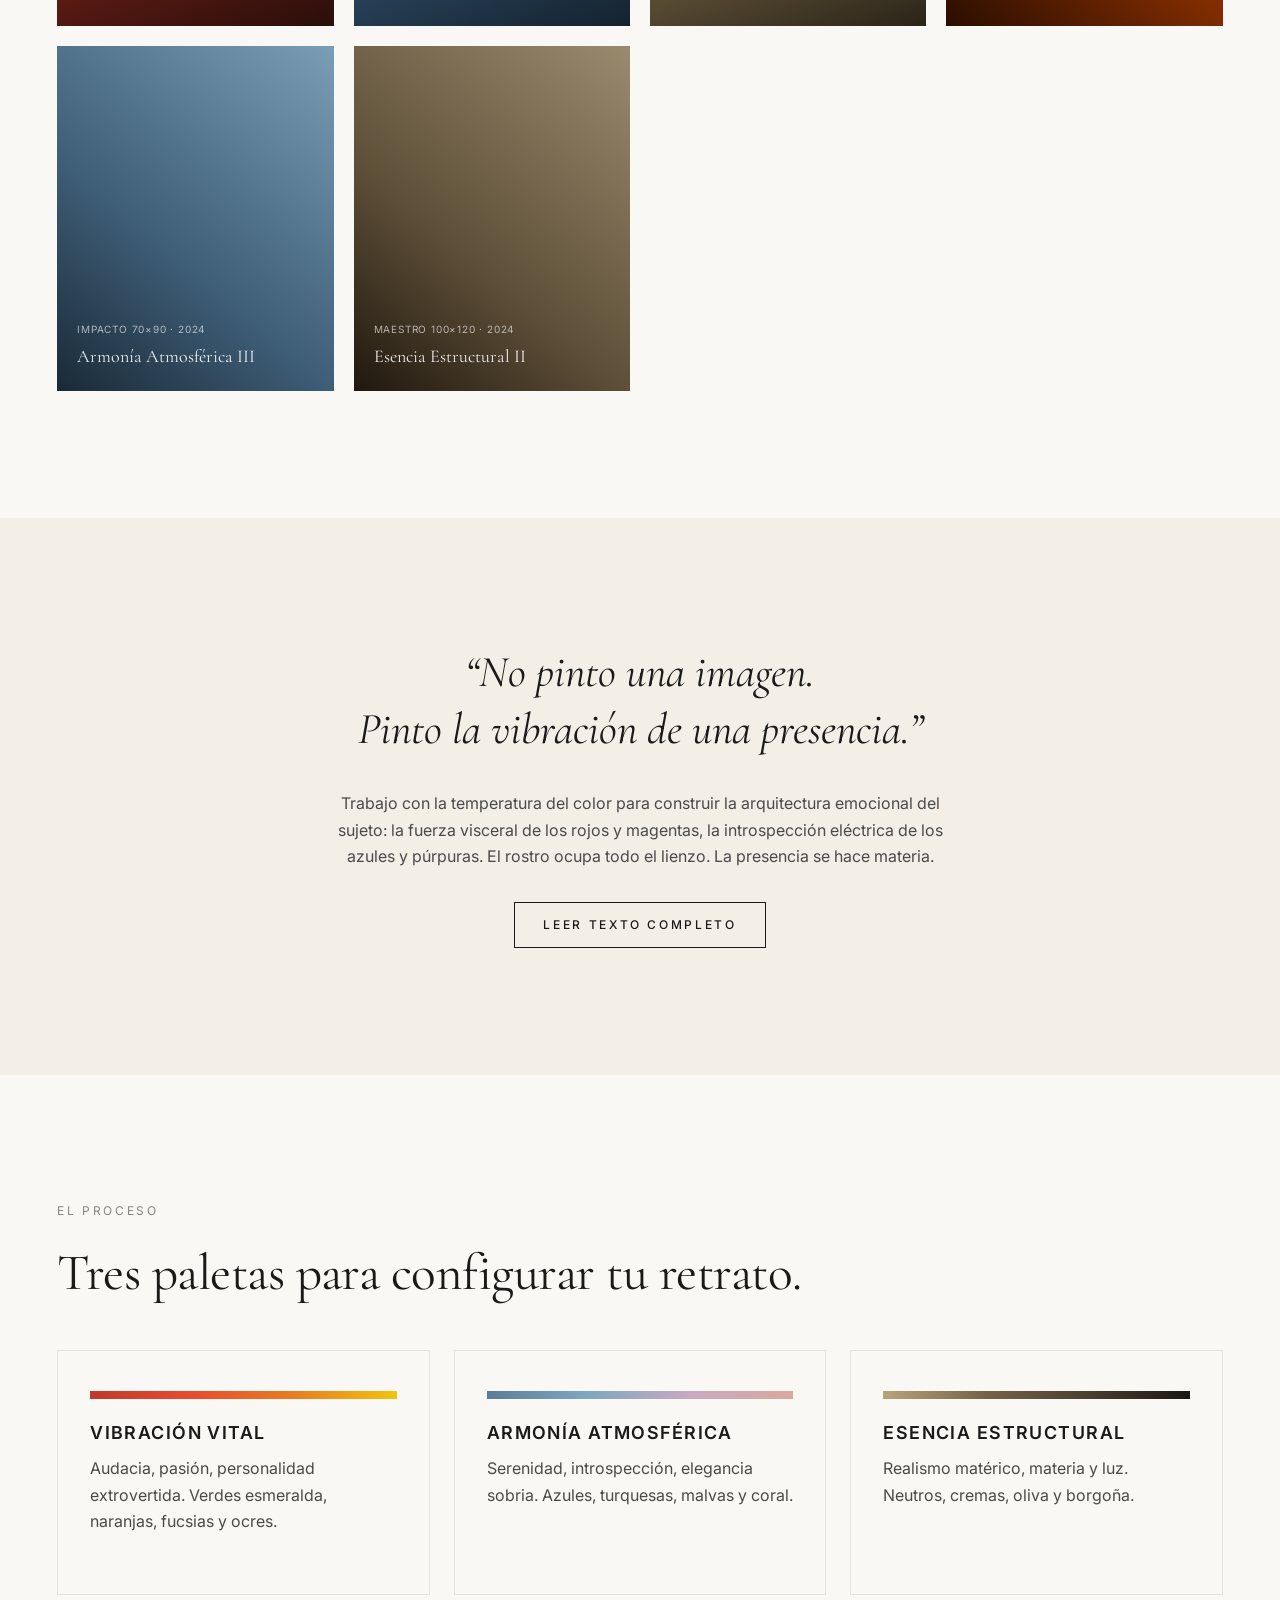
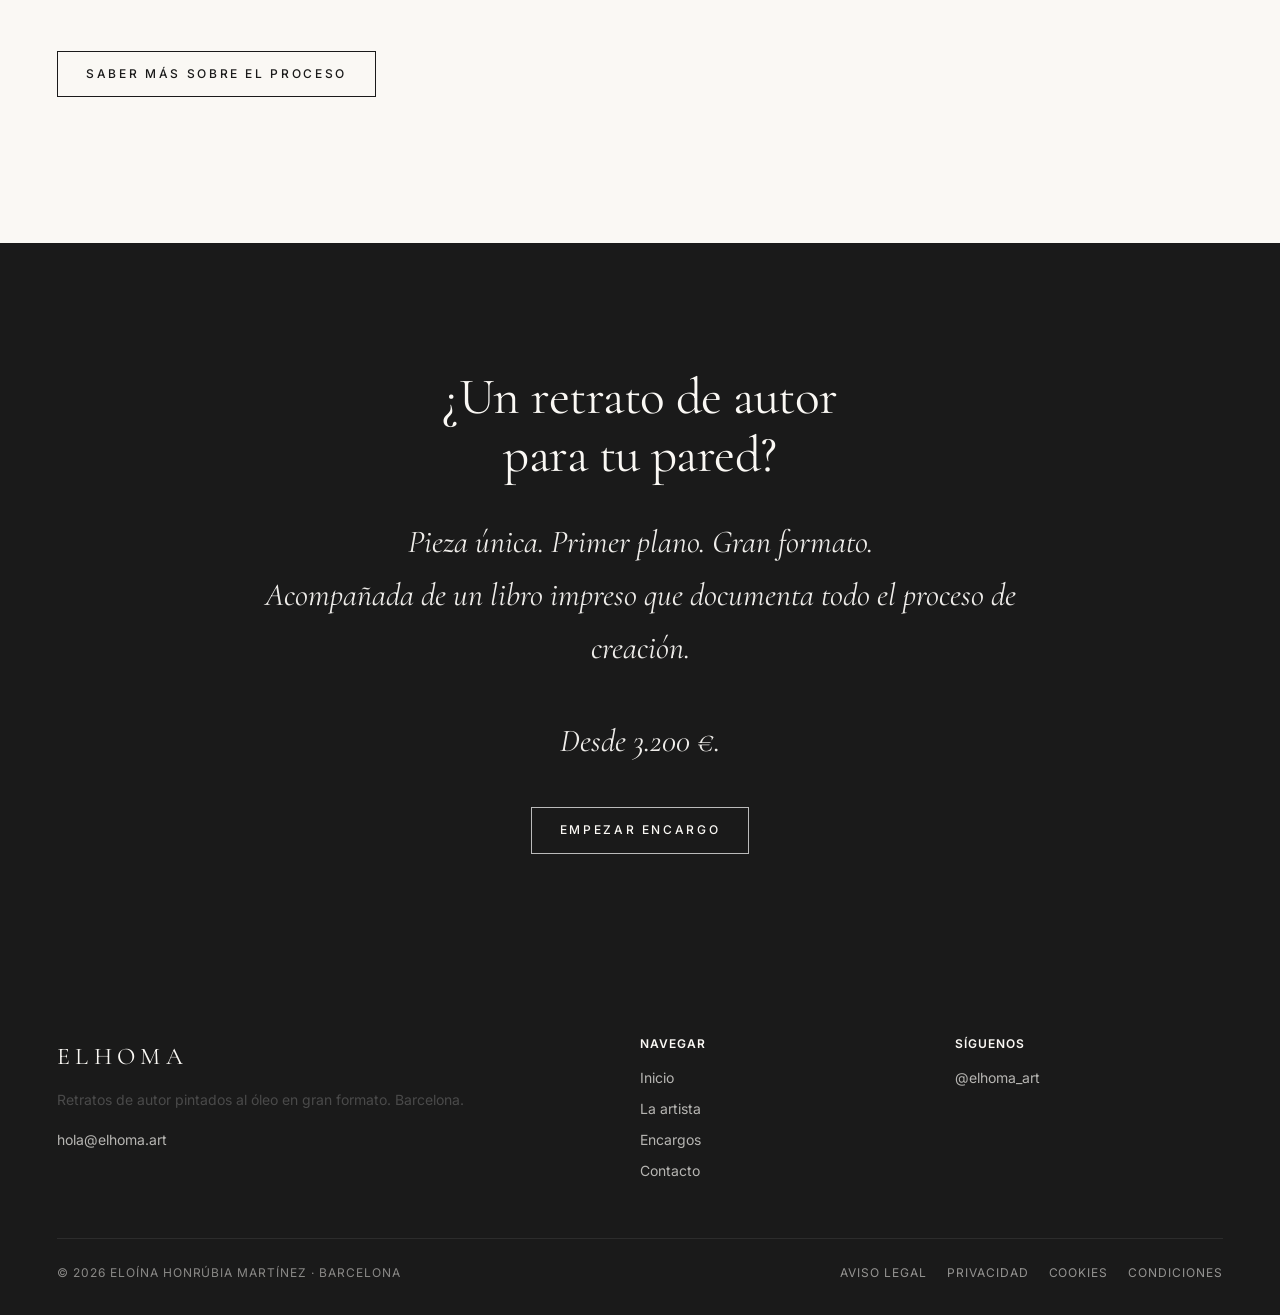
==== commit ae5b0239: "Refactor responsive completo: breakpoints unificados (xs/sm/md/lg), escala tipografica fluida (--fs-" ====
--- a/index.html
+++ b/index.html
@@ -61,7 +61,7 @@
       “No pinto una imagen.<br />Pinto la vibración de una presencia.”
     </blockquote>
     <p>Trabajo con la temperatura del color para construir la arquitectura emocional del sujeto: la fuerza visceral de los rojos y magentas, la introspección eléctrica de los azules y púrpuras. El rostro ocupa todo el lienzo. La presencia se hace materia.</p>
-    <p style="margin-top: 40px;"><a href="artista.html" class="btn">Leer texto completo</a></p>
+    <p class="mt-lg"><a href="artista.html" class="btn">Leer texto completo</a></p>
   </div>
 </section>
 
@@ -86,7 +86,7 @@
         <p>Realismo matérico, materia y luz. Neutros, cremas, oliva y borgoña.</p>
       </div>
     </div>
-    <p style="margin-top: 56px;"><a href="encargos.html" class="btn">Saber más sobre el proceso</a></p>
+    <p class="mt-xl"><a href="encargos.html" class="btn">Saber más sobre el proceso</a></p>
   </div>
 </section>
 
@@ -106,7 +106,7 @@
     <div>
       <div class="footer-brand">ELHOMA</div>
       <p>Retratos de autor pintados al óleo en gran formato. Barcelona.</p>
-      <p style="margin-top: 16px;"><a href="mailto:hola@elhoma.art">hola@elhoma.art</a></p>
+      <p class="mt-sm"><a href="mailto:hola@elhoma.art">hola@elhoma.art</a></p>
     </div>
     <div>
       <h4>Navegar</h4>
--- a/assets/style.css
+++ b/assets/style.css
@@ -1,6 +1,14 @@
-/* ELHOMA · Sistema visual */
+/* ELHOMA · Sistema visual responsive
+ *
+ * Breakpoints estándar:
+ *   xs:  max-width 479px   móvil estrecho
+ *   sm:  max-width 719px   móvil
+ *   md:  max-width 1023px  tablet
+ *   lg:  min-width 1024px  desktop (default)
+ */
 
 :root {
+  /* Color */
   --bg: #faf8f4;
   --bg-alt: #f3efe7;
   --ink: #1a1a1a;
@@ -11,31 +19,84 @@
   --vital: #c0392b;
   --atmos: #5b7c99;
   --estruct: #8a7a5c;
+
+  /* Layout */
   --max: 1240px;
-  --pad-x: clamp(20px, 5vw, 64px);
+  --max-narrow: 760px;
+  --max-medium: 880px;
+  --max-form: 720px;
+  --pad-x: clamp(18px, 4vw + 6px, 64px);
+
+  /* Tipografía */
   --serif: "Cormorant Garamond", "Times New Roman", serif;
   --sans: "Inter", -apple-system, BlinkMacSystemFont, "Segoe UI", sans-serif;
   --tracking-wide: 0.22em;
   --tracking-mid: 0.08em;
-}
-
-* { box-sizing: border-box; margin: 0; padding: 0; }
-
-html { scroll-behavior: smooth; }
+
+  /* Escala fluida (interpola entre 360px y 1280px de viewport) */
+  --fs-micro:      clamp(11px, 0.15vw + 10.5px, 12px);
+  --fs-small:      clamp(13px, 0.2vw + 12.3px, 14px);
+  --fs-body:       clamp(15px, 0.15vw + 14.5px, 16px);
+  --fs-lead:       clamp(17px, 0.6vw + 15.4px, 22px);
+  --fs-h4:         clamp(15px, 0.3vw + 14px, 18px);
+  --fs-h3:         clamp(22px, 0.9vw + 19px, 30px);
+  --fs-h2:         clamp(28px, 2.6vw + 18px, 56px);
+  --fs-h1:         clamp(36px, 4vw + 22px, 72px);
+  --fs-hero:       clamp(44px, 8vw + 16px, 120px);
+  --fs-manifesto:  clamp(24px, 2.2vw + 16px, 44px);
+  --fs-pull:       clamp(18px, 0.6vw + 16px, 24px);
+
+  /* Spacing */
+  --sp-section:        clamp(72px, 8vw + 24px, 140px);
+  --sp-section-tight:  clamp(56px, 6vw + 20px, 100px);
+  --sp-page-top:       clamp(110px, 10vw + 50px, 200px);
+}
+
+*, *::before, *::after { box-sizing: border-box; margin: 0; padding: 0; }
+
+html { scroll-behavior: smooth; -webkit-text-size-adjust: 100%; }
 
 body {
   font-family: var(--sans);
-  font-size: 16px;
+  font-size: var(--fs-body);
   line-height: 1.65;
   color: var(--ink);
   background: var(--bg);
   -webkit-font-smoothing: antialiased;
   text-rendering: optimizeLegibility;
-}
-
-img, video { max-width: 100%; display: block; }
-
+  overflow-x: hidden;
+}
+
+img, video { max-width: 100%; display: block; height: auto; }
 a { color: inherit; text-decoration: none; }
+
+/* ---------- Utilidades ---------- */
+
+.center, .center-text { text-align: center; }
+.mt-sm { margin-top: 16px; }
+.mt-md { margin-top: 32px; }
+.mt-lg { margin-top: 48px; }
+.mt-xl { margin-top: 56px; }
+.no-pt { padding-top: 0 !important; }
+.link-underline { text-decoration: underline; text-underline-offset: 3px; }
+.footer-bottom-flat { margin-top: 0 !important; border: none !important; padding-top: 0 !important; }
+
+.container { max-width: var(--max); margin: 0 auto; }
+.container.narrow { max-width: var(--max-narrow); }
+.container.medium { max-width: var(--max-medium); }
+.container.form   { max-width: var(--max-form); }
+
+.bg-alt { background: var(--bg-alt); }
+
+.pull-quote {
+  font-family: var(--serif);
+  font-size: var(--fs-pull);
+  font-style: italic;
+  color: var(--ink);
+  margin-top: 32px;
+}
+
+.ink { color: var(--ink); }
 
 /* ---------- Nav ---------- */
 
@@ -59,7 +120,6 @@
   border-bottom-color: var(--line);
 }
 
-/* Cuando el nav está sobre un hero oscuro (sin scroll), texto claro */
 body.has-dark-hero .nav:not(.is-scrolled) .nav-brand,
 body.has-dark-hero .nav:not(.is-scrolled) .nav-links a {
   color: rgba(250, 248, 244, 0.92);
@@ -72,17 +132,19 @@
   background: rgba(250, 248, 244, 0.7);
 }
 body.has-dark-hero .nav:not(.is-scrolled) .nav-toggle { color: #faf8f4; }
+
 .nav-brand {
   font-family: var(--serif);
-  font-size: 22px;
+  font-size: clamp(20px, 0.4vw + 18px, 22px);
   font-weight: 500;
   letter-spacing: var(--tracking-wide);
 }
+
 .nav-links {
   display: flex;
-  gap: 36px;
+  gap: clamp(20px, 1.6vw + 12px, 36px);
   list-style: none;
-  font-size: 13px;
+  font-size: var(--fs-small);
   letter-spacing: var(--tracking-mid);
   text-transform: uppercase;
 }
@@ -92,9 +154,8 @@
   color: var(--ink-soft);
   transition: color .2s;
 }
-.nav-links a:hover, .nav-links a[aria-current="page"] {
-  color: var(--ink);
-}
+.nav-links a:hover,
+.nav-links a[aria-current="page"] { color: var(--ink); }
 .nav-links a[aria-current="page"]::after {
   content: "";
   position: absolute;
@@ -106,14 +167,23 @@
 .nav-toggle {
   display: none;
   background: none;
-  border: none;
+  border: 1px solid transparent;
   font: inherit;
   cursor: pointer;
-  font-size: 22px;
-  color: var(--ink);
-}
-
-@media (max-width: 720px) {
+  font-size: 26px;
+  line-height: 1;
+  width: 44px;
+  height: 44px;
+  color: var(--ink);
+  border-radius: 4px;
+  -webkit-tap-highlight-color: transparent;
+}
+
+/* breakpoint sm: < 720 → nav hamburger */
+@media (max-width: 719px) {
+  .nav { padding: 14px var(--pad-x); }
+  .nav.is-scrolled { padding: 10px var(--pad-x); }
+
   .nav-links {
     position: fixed;
     inset: 0;
@@ -121,28 +191,41 @@
     flex-direction: column;
     justify-content: center;
     align-items: center;
-    gap: 32px;
+    gap: 28px;
     font-size: 18px;
     transform: translateY(-100%);
     transition: transform .3s ease;
+    padding: 80px var(--pad-x) 40px;
   }
   .nav-links.is-open { transform: translateY(0); }
-  .nav-toggle { display: block; z-index: 101; }
-}
-
-/* ---------- Layout ---------- */
+  .nav-links a {
+    color: var(--ink) !important;
+    padding: 12px 24px;
+    min-height: 44px;
+    display: flex;
+    align-items: center;
+  }
+  .nav-toggle { display: flex; align-items: center; justify-content: center; z-index: 101; }
+}
+
+/* ---------- Layout secciones ---------- */
 
 main { padding-top: 0; }
 
 section {
-  padding: clamp(80px, 12vw, 140px) var(--pad-x);
-}
-section.tight { padding-block: clamp(60px, 8vw, 100px); }
-
-.container { max-width: var(--max); margin: 0 auto; }
+  padding: var(--sp-section) var(--pad-x);
+}
+section.tight {
+  padding-block: var(--sp-section-tight);
+}
+section.page-top {
+  padding-top: var(--sp-page-top);
+}
+
+/* ---------- Tipografía ---------- */
 
 .eyebrow {
-  font-size: 11px;
+  font-size: var(--fs-micro);
   letter-spacing: var(--tracking-wide);
   text-transform: uppercase;
   color: var(--ink-mute);
@@ -152,25 +235,34 @@
 h1, h2, h3, h4 {
   font-family: var(--serif);
   font-weight: 400;
-  line-height: 1.1;
+  line-height: 1.12;
   letter-spacing: -0.01em;
   color: var(--ink);
 }
-h1 { font-size: clamp(40px, 7vw, 88px); }
-h2 { font-size: clamp(32px, 5vw, 56px); margin-bottom: 32px; }
-h3 { font-size: clamp(22px, 3vw, 30px); margin-bottom: 16px; }
-h4 { font-size: 18px; font-family: var(--sans); font-weight: 600; letter-spacing: var(--tracking-mid); text-transform: uppercase; margin-bottom: 12px; }
+h1 { font-size: var(--fs-h1); }
+h2 { font-size: var(--fs-h2); margin-bottom: 32px; }
+h3 { font-size: var(--fs-h3); margin-bottom: 16px; }
+h4 {
+  font-size: var(--fs-h4);
+  font-family: var(--sans);
+  font-weight: 600;
+  letter-spacing: var(--tracking-mid);
+  text-transform: uppercase;
+  margin-bottom: 12px;
+}
 
 p { margin-bottom: 1.2em; color: var(--ink-soft); max-width: 64ch; }
-p.lead { font-size: clamp(18px, 2vw, 22px); color: var(--ink); }
+p.lead { font-size: var(--fs-lead); color: var(--ink); max-width: 60ch; }
+.center p { margin-left: auto; margin-right: auto; }
 
 /* ---------- Hero ---------- */
 
 .hero {
   min-height: 100vh;
+  min-height: 100dvh;
   display: flex;
   align-items: center;
-  padding: clamp(120px, 16vw, 180px) var(--pad-x) clamp(80px, 12vw, 120px);
+  padding: var(--sp-page-top) var(--pad-x) clamp(64px, 8vw + 16px, 120px);
   position: relative;
   overflow: hidden;
 }
@@ -186,11 +278,13 @@
 .hero-bg::after {
   content: "PLACEHOLDER · Retrato MAESTRO 100×120 (pendiente sesión profesional)";
   position: absolute;
-  bottom: 24px;
-  right: 24px;
+  bottom: 16px;
+  right: 16px;
   font-size: 10px;
   letter-spacing: var(--tracking-mid);
   color: rgba(255,255,255,0.4);
+  max-width: calc(100% - 32px);
+  text-align: right;
 }
 .hero-content {
   position: relative;
@@ -200,27 +294,34 @@
 }
 .hero h1 {
   color: inherit;
-  font-size: clamp(48px, 9vw, 120px);
+  font-size: var(--fs-hero);
   letter-spacing: 0.06em;
   font-weight: 300;
-  margin-bottom: 32px;
+  margin-bottom: clamp(20px, 3vw + 8px, 32px);
+  word-break: break-word;
 }
 .hero-tagline {
   font-family: var(--serif);
-  font-size: clamp(22px, 3vw, 32px);
+  font-size: clamp(20px, 1.5vw + 14px, 32px);
   font-style: italic;
   color: rgba(250, 248, 244, 0.88);
-  margin-bottom: 48px;
+  margin-bottom: clamp(32px, 4vw + 12px, 48px);
   max-width: 600px;
 }
-.hero-cta { display: flex; gap: 16px; flex-wrap: wrap; }
-
-/* ---------- Buttons ---------- */
+.hero-cta { display: flex; gap: 12px; flex-wrap: wrap; }
+
+/* breakpoint xs: < 480 → CTAs apilados a 100% */
+@media (max-width: 479px) {
+  .hero-cta { flex-direction: column; align-items: stretch; }
+  .hero-cta .btn { width: 100%; text-align: center; }
+}
+
+/* ---------- Botones ---------- */
 
 .btn {
   display: inline-block;
   padding: 14px 28px;
-  font-size: 12px;
+  font-size: var(--fs-micro);
   letter-spacing: var(--tracking-wide);
   text-transform: uppercase;
   font-weight: 500;
@@ -230,6 +331,8 @@
   cursor: pointer;
   transition: all .25s ease;
   font-family: var(--sans);
+  min-height: 44px;
+  line-height: 1.4;
 }
 .btn:hover { background: var(--ink); color: var(--bg); }
 .btn-light { border-color: rgba(255,255,255,0.7); color: #faf8f4; }
@@ -241,12 +344,10 @@
 
 .gallery {
   display: grid;
-  grid-template-columns: repeat(3, 1fr);
-  gap: 24px;
-  margin-top: 56px;
-}
-@media (max-width: 720px) { .gallery { grid-template-columns: 1fr; } }
-
+  grid-template-columns: repeat(auto-fit, minmax(min(100%, 240px), 1fr));
+  gap: 20px;
+  margin-top: 48px;
+}
 .gallery-item {
   aspect-ratio: 4 / 5;
   position: relative;
@@ -279,15 +380,15 @@
 .ph-atmos-2  { background: linear-gradient(220deg, #7a9eb5 0%, #3e5d77 60%, #1a2a36 100%); }
 .ph-estruct-2{ background: linear-gradient(220deg, #9a8a6e 0%, #5e4f38 60%, #20180e 100%); }
 
-/* ---------- Manifiesto / texto destacado ---------- */
+/* ---------- Manifiesto / Texto destacado ---------- */
 
 .manifesto {
   background: var(--bg-alt);
-  padding-block: clamp(100px, 14vw, 160px);
+  padding-block: var(--sp-section);
 }
 .manifesto blockquote {
   font-family: var(--serif);
-  font-size: clamp(26px, 4vw, 44px);
+  font-size: var(--fs-manifesto);
   line-height: 1.3;
   font-style: italic;
   color: var(--ink);
@@ -298,30 +399,25 @@
 .manifesto p {
   text-align: center;
   margin: 32px auto 0;
-  font-size: 16px;
+  font-size: var(--fs-body);
 }
 
 /* ---------- Paletas ---------- */
 
 .palettes {
   display: grid;
-  grid-template-columns: repeat(3, 1fr);
-  gap: 32px;
-  margin-top: 56px;
-}
-@media (max-width: 720px) { .palettes { grid-template-columns: 1fr; } }
-
+  grid-template-columns: repeat(auto-fit, minmax(min(100%, 260px), 1fr));
+  gap: 24px;
+  margin-top: 48px;
+}
 .palette {
-  padding: 40px 32px;
+  padding: clamp(28px, 3vw + 14px, 40px) clamp(22px, 2vw + 14px, 32px);
   border: 1px solid var(--line);
   background: var(--bg);
   transition: border-color .3s, transform .3s;
 }
 .palette:hover { border-color: var(--accent); transform: translateY(-4px); }
-.palette-swatch {
-  height: 8px;
-  margin-bottom: 28px;
-}
+.palette-swatch { height: 8px; margin-bottom: 24px; }
 .palette-swatch.vital    { background: linear-gradient(90deg, #c0392b, #e84c30, #e67e22, #f1c40f); }
 .palette-swatch.atmos    { background: linear-gradient(90deg, #5b7c99, #7fa8c0, #c8a9c0, #d9a89d); }
 .palette-swatch.estruct  { background: linear-gradient(90deg, #b8a37a, #756347, #4a3f30, #1a1612); }
@@ -334,56 +430,57 @@
   text-align: center;
 }
 .cta-final h2 { color: inherit; }
-.cta-final p { color: rgba(250,248,244,0.75); margin: 0 auto 40px; }
+.cta-final p { color: rgba(250,248,244,0.75); margin: 0 auto 40px; max-width: 56ch; }
 .cta-final .price {
   font-family: var(--serif);
   font-style: italic;
-  font-size: clamp(24px, 3vw, 32px);
+  font-size: clamp(22px, 1.4vw + 18px, 32px);
   color: rgba(250,248,244,0.95);
-  margin: 24px 0 40px;
-}
-
-/* ---------- Proceso (lista numerada) ---------- */
-
-.process { margin-top: 56px; }
+  margin: 24px auto 40px;
+  max-width: 56ch;
+}
+
+/* ---------- Proceso ---------- */
+
+.process { margin-top: 48px; }
 .process-step {
   display: grid;
-  grid-template-columns: 80px 1fr;
-  gap: 32px;
-  padding: 40px 0;
+  grid-template-columns: clamp(60px, 5vw + 30px, 80px) 1fr;
+  gap: clamp(20px, 2vw + 12px, 32px);
+  padding: clamp(28px, 3vw + 14px, 40px) 0;
   border-top: 1px solid var(--line);
 }
 .process-step:last-child { border-bottom: 1px solid var(--line); }
 .process-num {
   font-family: var(--serif);
-  font-size: 48px;
+  font-size: clamp(36px, 2vw + 26px, 48px);
   color: var(--ink-mute);
   font-weight: 300;
   line-height: 1;
 }
 .process-body h3 { margin-bottom: 12px; }
-@media (max-width: 600px) {
-  .process-step { grid-template-columns: 1fr; gap: 12px; }
-  .process-num { font-size: 32px; }
+
+@media (max-width: 479px) {
+  .process-step { grid-template-columns: 1fr; gap: 8px; }
+  .process-num { font-size: 32px; margin-bottom: 4px; }
 }
 
 /* ---------- Formatos ---------- */
 
 .formats {
   display: grid;
-  grid-template-columns: repeat(3, 1fr);
-  gap: 24px;
-  margin-top: 56px;
-}
-@media (max-width: 900px) { .formats { grid-template-columns: 1fr; } }
+  grid-template-columns: repeat(auto-fit, minmax(min(100%, 260px), 1fr));
+  gap: 20px;
+  margin-top: 48px;
+}
 .format {
-  padding: 40px 32px;
+  padding: clamp(28px, 3vw + 14px, 40px) clamp(22px, 2vw + 14px, 32px);
   border: 1px solid var(--line);
   background: var(--bg);
 }
 .format-name {
   font-family: var(--serif);
-  font-size: 32px;
+  font-size: clamp(26px, 1.4vw + 22px, 32px);
   margin-bottom: 8px;
 }
 .format-size {
@@ -391,21 +488,21 @@
   letter-spacing: var(--tracking-mid);
   text-transform: uppercase;
   color: var(--ink-mute);
-  margin-bottom: 24px;
+  margin-bottom: 20px;
 }
 .format-price {
   font-family: var(--serif);
   font-style: italic;
-  font-size: 28px;
-  color: var(--ink);
-  margin-bottom: 24px;
+  font-size: clamp(24px, 1.2vw + 20px, 28px);
+  color: var(--ink);
+  margin-bottom: 20px;
 }
 
 /* ---------- Lista textual ---------- */
 
 ul.clean { list-style: none; padding: 0; }
 ul.clean li {
-  padding: 12px 0;
+  padding: 14px 0;
   border-bottom: 1px solid var(--line);
   color: var(--ink-soft);
 }
@@ -413,14 +510,11 @@
 
 /* ---------- Formulario ---------- */
 
-.form-wrap {
-  max-width: 720px;
-  margin: 56px auto 0;
-}
+.form-wrap { max-width: var(--max-form); margin: 48px auto 0; }
 .field { margin-bottom: 28px; }
 .field label {
   display: block;
-  font-size: 12px;
+  font-size: var(--fs-small);
   letter-spacing: var(--tracking-mid);
   text-transform: uppercase;
   color: var(--ink-soft);
@@ -436,9 +530,12 @@
   border-bottom: 1px solid var(--line);
   background: transparent;
   font-family: var(--sans);
-  font-size: 16px;
+  font-size: 16px; /* >=16px evita zoom auto en iOS */
   color: var(--ink);
   transition: border-color .2s;
+  -webkit-appearance: none;
+  appearance: none;
+  border-radius: 0;
 }
 .field input:focus,
 .field select:focus,
@@ -447,69 +544,76 @@
   border-bottom-color: var(--ink);
 }
 .field textarea { min-height: 140px; resize: vertical; padding-top: 12px; }
+
 .field-row {
   display: grid;
   grid-template-columns: 1fr 1fr;
   gap: 24px;
 }
-@media (max-width: 600px) { .field-row { grid-template-columns: 1fr; } }
-
-.radio-group {
-  display: flex;
-  flex-direction: column;
-  gap: 12px;
-}
+@media (max-width: 699px) {
+  .field-row { grid-template-columns: 1fr; gap: 0; }
+  .field-row .field + .field { margin-top: 0; }
+}
+
+.radio-group { display: flex; flex-direction: column; gap: 10px; }
 .radio-group label {
   display: flex;
   align-items: center;
   gap: 12px;
   text-transform: none;
   letter-spacing: 0;
-  font-size: 15px;
+  font-size: var(--fs-body);
   color: var(--ink);
   cursor: pointer;
-  padding: 12px 16px;
+  padding: 14px 16px;
   border: 1px solid var(--line);
   margin-bottom: 0;
-}
+  min-height: 48px;
+  transition: border-color .15s, background .15s;
+}
+.radio-group label:hover { border-color: var(--ink-mute); }
 .radio-group label:has(input:checked) { border-color: var(--ink); background: var(--bg-alt); }
-.radio-group input { width: auto; margin: 0; }
+.radio-group input { width: auto; margin: 0; flex-shrink: 0; }
 
 .checkbox {
   display: flex;
   gap: 12px;
   align-items: flex-start;
-  font-size: 14px;
+  font-size: var(--fs-small);
   color: var(--ink-soft);
   cursor: pointer;
-}
-.checkbox input { margin-top: 4px; }
-
-.form-help {
-  font-size: 13px;
-  color: var(--ink-mute);
-  margin-top: 8px;
-}
+  padding: 8px 0;
+  line-height: 1.5;
+}
+.checkbox input {
+  margin-top: 3px;
+  width: 20px;
+  height: 20px;
+  flex-shrink: 0;
+}
+.checkbox a { text-decoration: underline; text-underline-offset: 2px; }
+
+.form-help { font-size: var(--fs-small); color: var(--ink-mute); margin-top: 8px; max-width: 64ch; }
 
 .form-note {
   margin-top: 48px;
   padding-top: 32px;
   border-top: 1px solid var(--line);
-  font-size: 14px;
+  font-size: var(--fs-small);
   color: var(--ink-soft);
-}
+  line-height: 1.7;
+}
+.form-note a { text-decoration: underline; text-underline-offset: 2px; }
 
 /* ---------- Sobre la artista ---------- */
 
 .artist-hero {
   display: grid;
   grid-template-columns: 1fr 1fr;
-  gap: 80px;
+  gap: clamp(40px, 4vw + 16px, 80px);
   align-items: center;
-  padding-top: clamp(120px, 16vw, 180px);
-}
-@media (max-width: 800px) { .artist-hero { grid-template-columns: 1fr; gap: 48px; } }
-
+  padding-top: var(--sp-page-top);
+}
 .artist-portrait {
   aspect-ratio: 4 / 5;
   background:
@@ -520,24 +624,30 @@
 .artist-portrait::after {
   content: "PLACEHOLDER · Foto profesional en estudio";
   position: absolute;
-  bottom: 20px;
-  left: 20px;
+  bottom: 16px;
+  left: 16px;
   font-size: 10px;
   letter-spacing: var(--tracking-mid);
   color: rgba(255,255,255,0.4);
 }
 .artist-name {
   font-family: var(--serif);
-  font-size: clamp(32px, 5vw, 48px);
+  font-size: clamp(28px, 2.5vw + 18px, 48px);
   margin-bottom: 8px;
   font-weight: 400;
+  line-height: 1.1;
 }
 .artist-handle {
-  font-size: 14px;
+  font-size: var(--fs-small);
   letter-spacing: var(--tracking-wide);
   text-transform: uppercase;
   color: var(--accent);
   margin-bottom: 32px;
+}
+
+@media (max-width: 799px) {
+  .artist-hero { grid-template-columns: 1fr; gap: 36px; }
+  .artist-portrait { aspect-ratio: 5 / 4; max-height: 60vh; }
 }
 
 /* ---------- Footer ---------- */
@@ -545,29 +655,31 @@
 .footer {
   background: var(--ink);
   color: rgba(250,248,244,0.7);
-  padding: 60px var(--pad-x) 32px;
-  font-size: 14px;
+  padding: 56px var(--pad-x) 32px;
+  font-size: var(--fs-small);
 }
 .footer-grid {
   max-width: var(--max);
   margin: 0 auto;
   display: grid;
   grid-template-columns: 2fr 1fr 1fr;
-  gap: 48px;
-}
-@media (max-width: 720px) { .footer-grid { grid-template-columns: 1fr; gap: 32px; } }
-.footer h4 { color: #faf8f4; font-size: 11px; margin-bottom: 16px; }
+  gap: clamp(32px, 4vw + 8px, 48px);
+}
+@media (max-width: 719px) { .footer-grid { grid-template-columns: 1fr; gap: 32px; } }
+
+.footer h4 { color: #faf8f4; font-size: var(--fs-micro); margin-bottom: 16px; }
 .footer a { color: rgba(250,248,244,0.7); }
 .footer a:hover { color: #faf8f4; }
 .footer-brand {
   font-family: var(--serif);
-  font-size: 24px;
+  font-size: clamp(22px, 0.6vw + 20px, 24px);
   letter-spacing: var(--tracking-wide);
   color: #faf8f4;
   margin-bottom: 12px;
 }
 .footer ul { list-style: none; }
 .footer li { margin-bottom: 8px; }
+
 .footer-bottom {
   max-width: var(--max);
   margin: 48px auto 0;
@@ -575,14 +687,31 @@
   border-top: 1px solid rgba(255,255,255,0.08);
   display: flex;
   justify-content: space-between;
-  font-size: 12px;
+  align-items: center;
+  gap: 16px;
+  flex-wrap: wrap;
+  font-size: var(--fs-micro);
   letter-spacing: var(--tracking-mid);
   text-transform: uppercase;
   color: rgba(250,248,244,0.5);
 }
-@media (max-width: 600px) { .footer-bottom { flex-direction: column; gap: 12px; } }
-
-/* ---------- Gracias ---------- */
+.footer-legal {
+  display: flex;
+  gap: 20px;
+  flex-wrap: wrap;
+  font-size: var(--fs-micro);
+  letter-spacing: var(--tracking-mid);
+  text-transform: uppercase;
+}
+.footer-legal a { color: rgba(250,248,244,0.55); }
+.footer-legal a:hover { color: rgba(250,248,244,0.95); }
+
+@media (max-width: 699px) {
+  .footer-bottom { flex-direction: column; align-items: flex-start; gap: 16px; }
+  .footer-legal { gap: 16px 20px; }
+}
+
+/* ---------- Gracias / 404 ---------- */
 
 .thanks {
   min-height: 80vh;
@@ -597,16 +726,16 @@
 /* ---------- Páginas legales ---------- */
 
 .legal {
-  padding-top: clamp(140px, 18vw, 200px);
-  padding-bottom: clamp(80px, 12vw, 120px);
+  padding-top: var(--sp-page-top);
+  padding-bottom: clamp(72px, 8vw + 24px, 120px);
 }
 .legal .container { max-width: 800px; }
 .legal h1 {
-  font-size: clamp(36px, 5vw, 56px);
+  font-size: clamp(32px, 2.5vw + 22px, 56px);
   margin-bottom: 16px;
 }
 .legal .updated {
-  font-size: 13px;
+  font-size: var(--fs-small);
   letter-spacing: var(--tracking-mid);
   text-transform: uppercase;
   color: var(--ink-mute);
@@ -615,13 +744,13 @@
   border-bottom: 1px solid var(--line);
 }
 .legal h2 {
-  font-size: clamp(22px, 3vw, 30px);
+  font-size: var(--fs-h3);
   margin-top: 56px;
   margin-bottom: 20px;
 }
 .legal h3 {
   font-family: var(--sans);
-  font-size: 15px;
+  font-size: var(--fs-small);
   font-weight: 600;
   letter-spacing: var(--tracking-mid);
   text-transform: uppercase;
@@ -630,18 +759,17 @@
   color: var(--ink);
 }
 .legal p, .legal li {
-  font-size: 15px;
+  font-size: var(--fs-body);
   line-height: 1.75;
   color: var(--ink-soft);
   max-width: none;
 }
-.legal ul, .legal ol { padding-left: 24px; margin-bottom: 1.2em; }
+.legal ul, .legal ol { padding-left: 22px; margin-bottom: 1.2em; }
 .legal li { margin-bottom: 8px; }
-.legal a { color: var(--ink); text-decoration: underline; text-underline-offset: 3px; }
+.legal a { color: var(--ink); text-decoration: underline; text-underline-offset: 3px; word-break: break-word; }
 .legal a:hover { color: var(--accent); }
 
-/* Placeholder visible para que NO se publique sin rellenar */
-.legal mark.ph,
+/* Placeholder visible — para NO publicar sin rellenar */
 mark.ph {
   background: #ffd84d;
   color: #1a1a1a;
@@ -653,27 +781,58 @@
   border-radius: 2px;
   outline: 1px solid #b8860b;
   outline-offset: 1px;
+  word-break: break-word;
 }
 mark.ph::before { content: "❗ "; opacity: 0.7; }
+mark.ph.sm { font-size: 0.85em; padding: 1px 6px; }
+mark.ph.xs { font-size: 0.8em; padding: 1px 6px; }
 
 .legal .warning {
   background: #fff4d6;
   border-left: 4px solid #d4a017;
-  padding: 20px 24px;
+  padding: 18px 22px;
   margin: 32px 0;
-  font-size: 14px;
+  font-size: var(--fs-small);
   color: #4a3a0a;
+  line-height: 1.7;
 }
 .legal .warning strong { color: #2a2a0a; }
 
-/* Footer legal mini-links */
-.footer-legal {
-  display: flex;
-  gap: 20px;
-  flex-wrap: wrap;
-  font-size: 11px;
-  letter-spacing: var(--tracking-mid);
-  text-transform: uppercase;
-}
-.footer-legal a { color: rgba(250,248,244,0.55); }
-.footer-legal a:hover { color: rgba(250,248,244,0.95); }
+.curatorial {
+  max-width: 680px;
+  margin: 0 auto;
+  text-align: left;
+}
+
+.legal .finalidades { display: grid; gap: 0; margin: 24px 0; }
+.legal .finalidad {
+  display: grid;
+  grid-template-columns: 1.5fr 2fr;
+  gap: 24px;
+  padding: 16px 0;
+  border-bottom: 1px solid var(--line);
+}
+.legal .finalidad:first-child { border-top: 1px solid var(--line); }
+.legal .finalidad-q {
+  font-weight: 500;
+  color: var(--ink);
+  font-size: var(--fs-small);
+}
+.legal .finalidad-a {
+  font-size: var(--fs-small);
+  color: var(--ink-soft);
+}
+@media (max-width: 599px) {
+  .legal .finalidad { grid-template-columns: 1fr; gap: 6px; padding: 14px 0; }
+}
+
+/* ---------- Reduce motion ---------- */
+
+@media (prefers-reduced-motion: reduce) {
+  *, *::before, *::after {
+    animation-duration: 0.01ms !important;
+    animation-iteration-count: 1 !important;
+    transition-duration: 0.01ms !important;
+    scroll-behavior: auto !important;
+  }
+}
